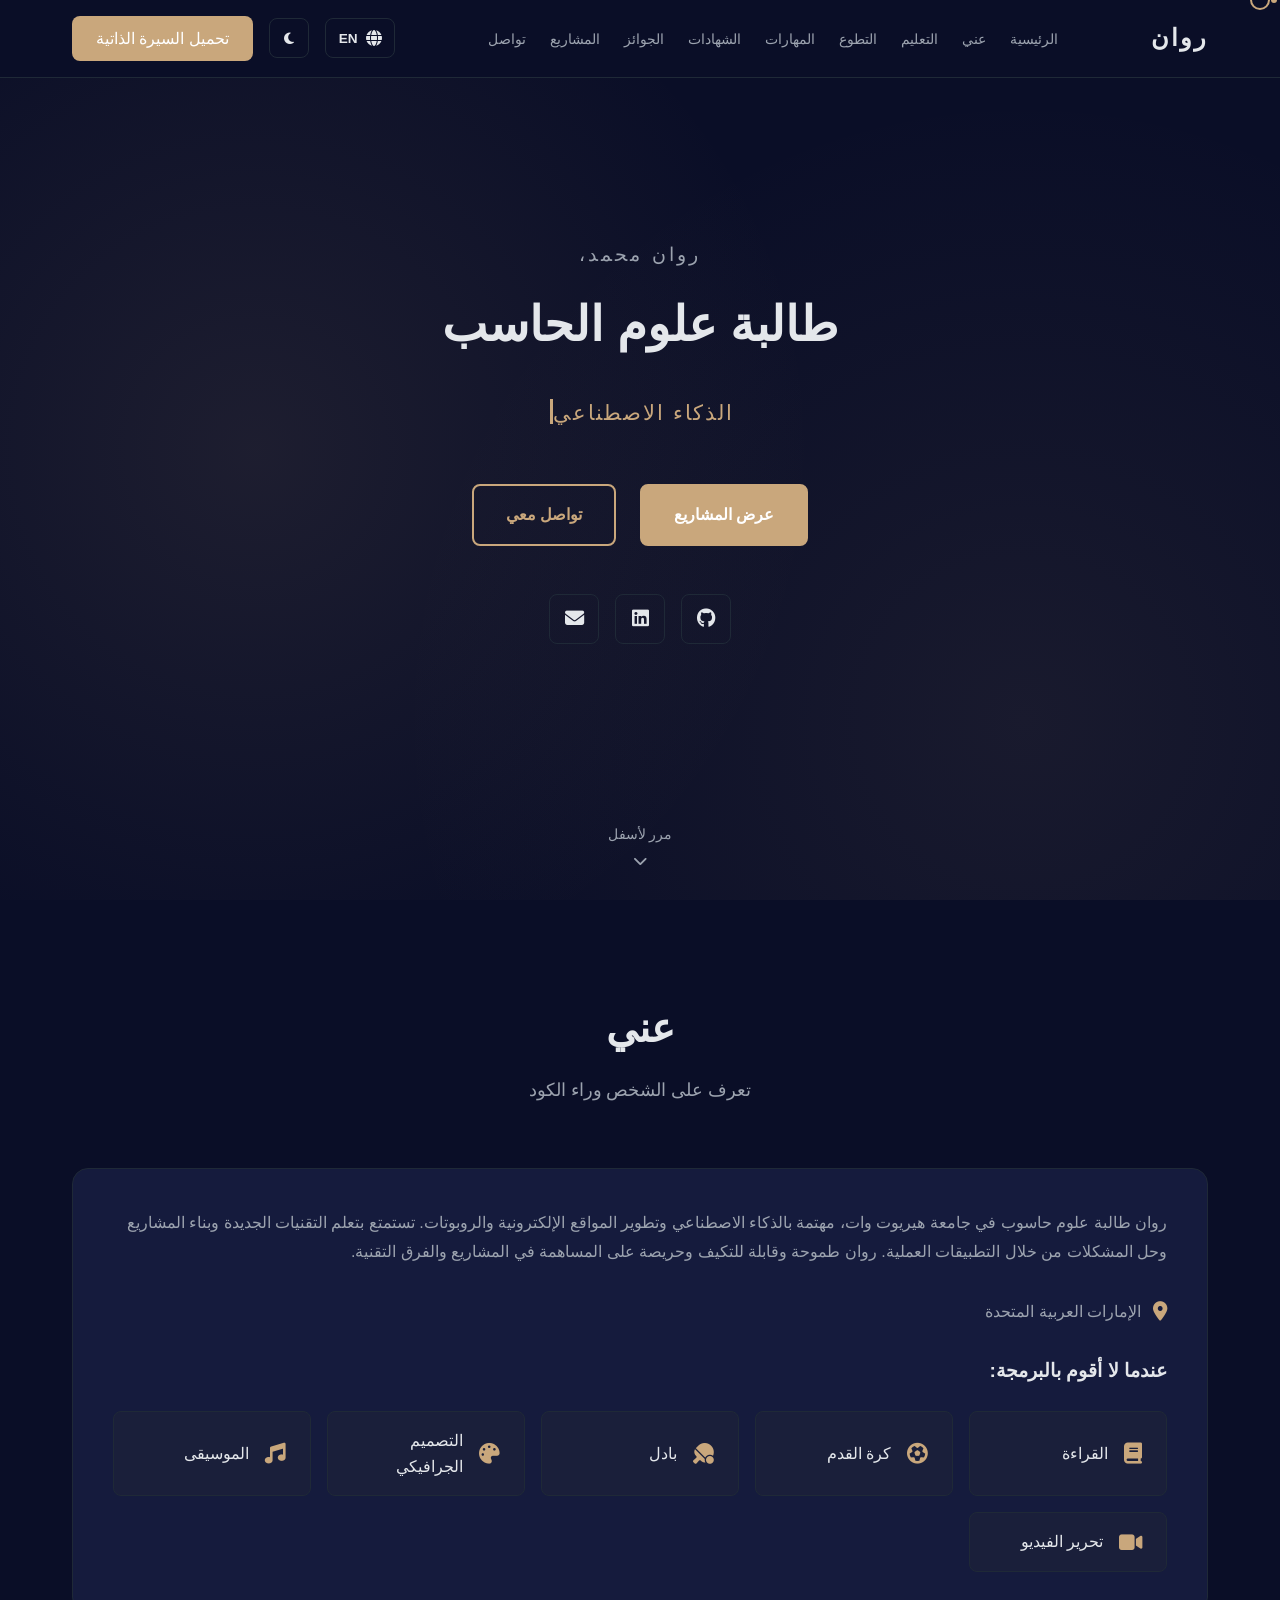
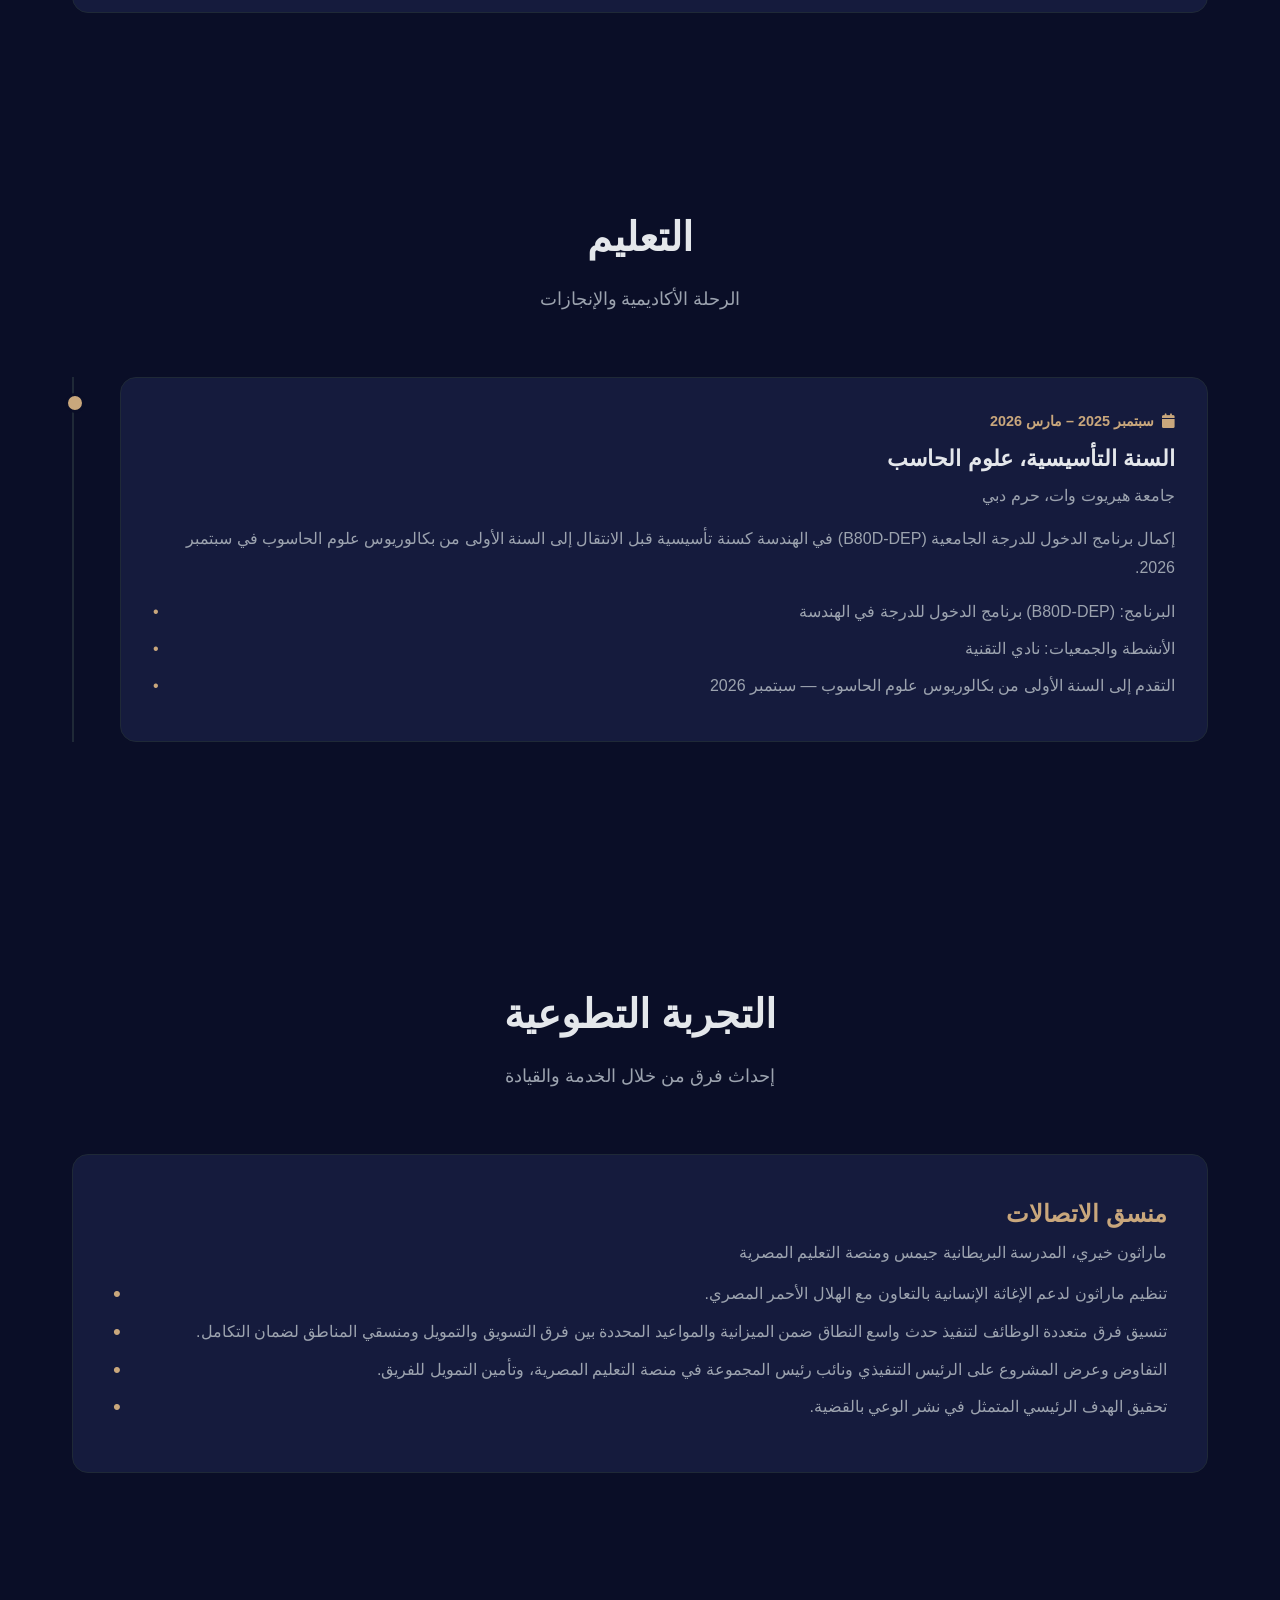
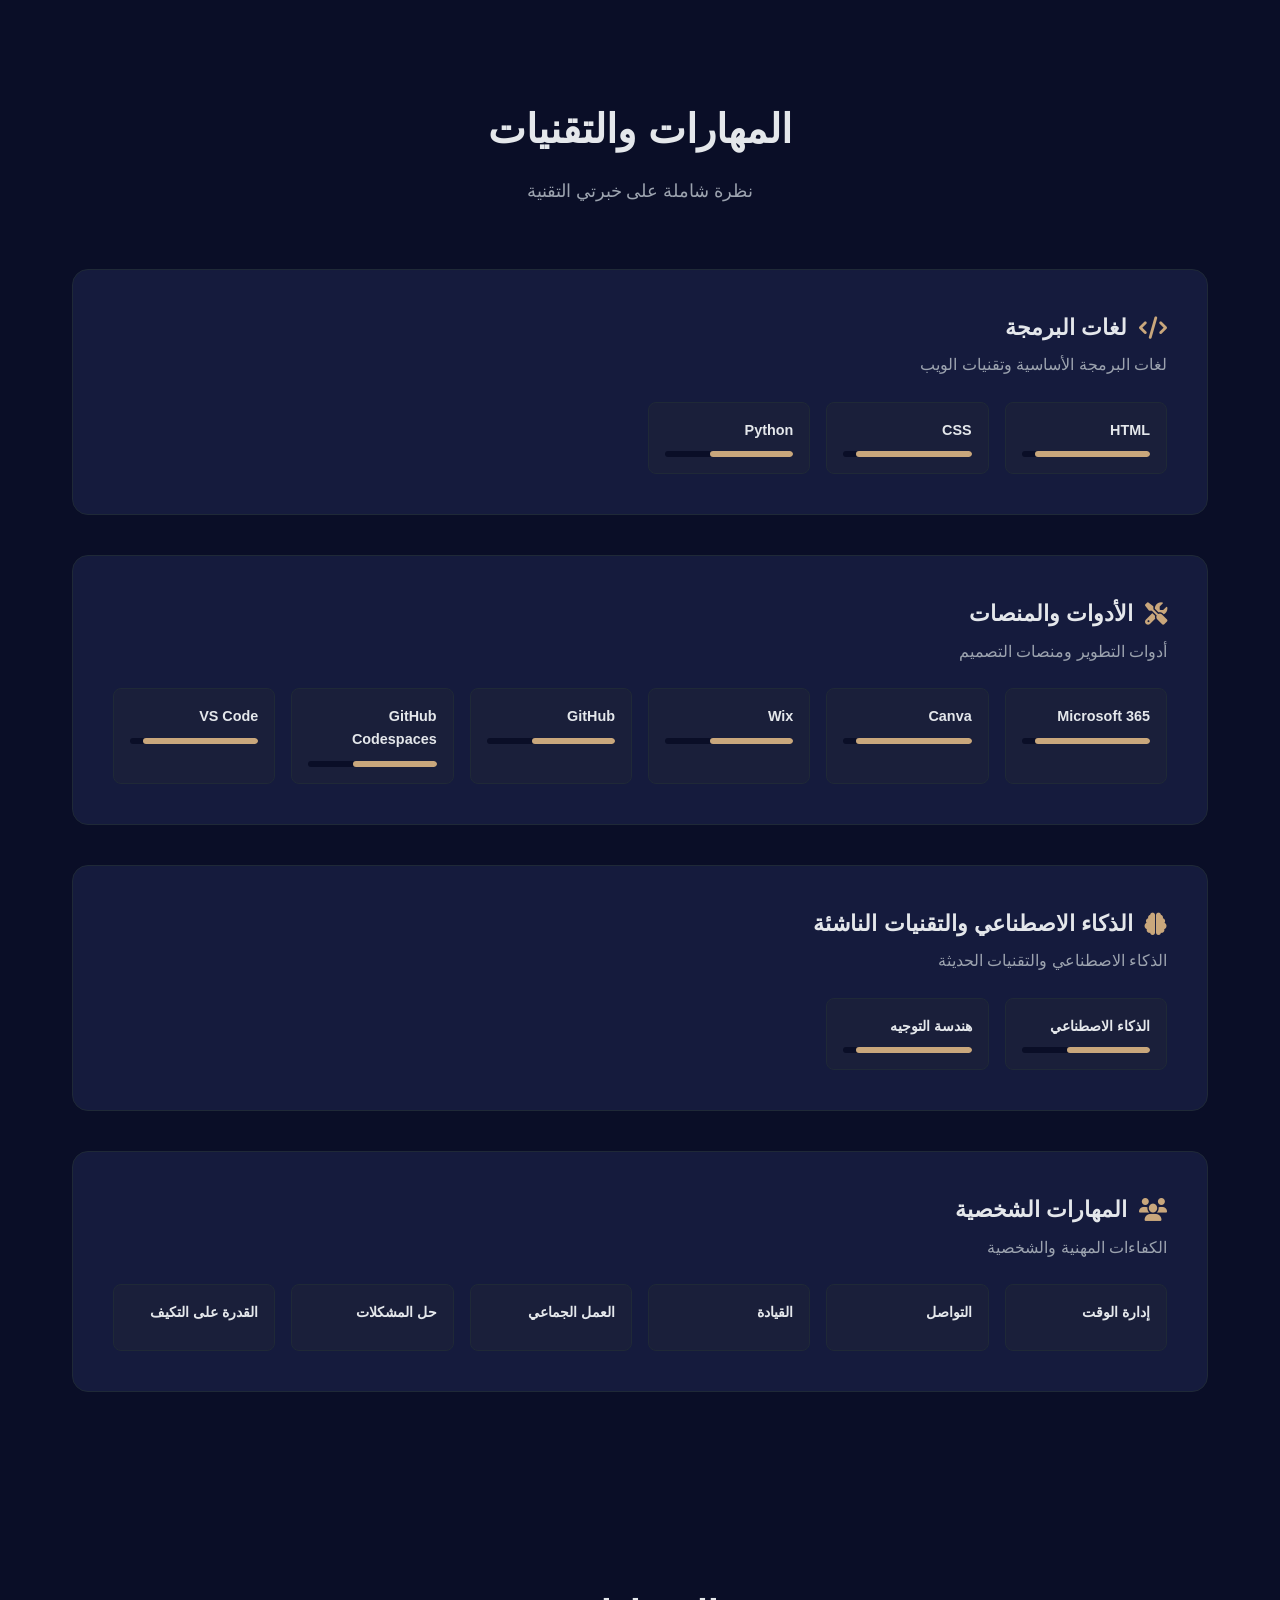
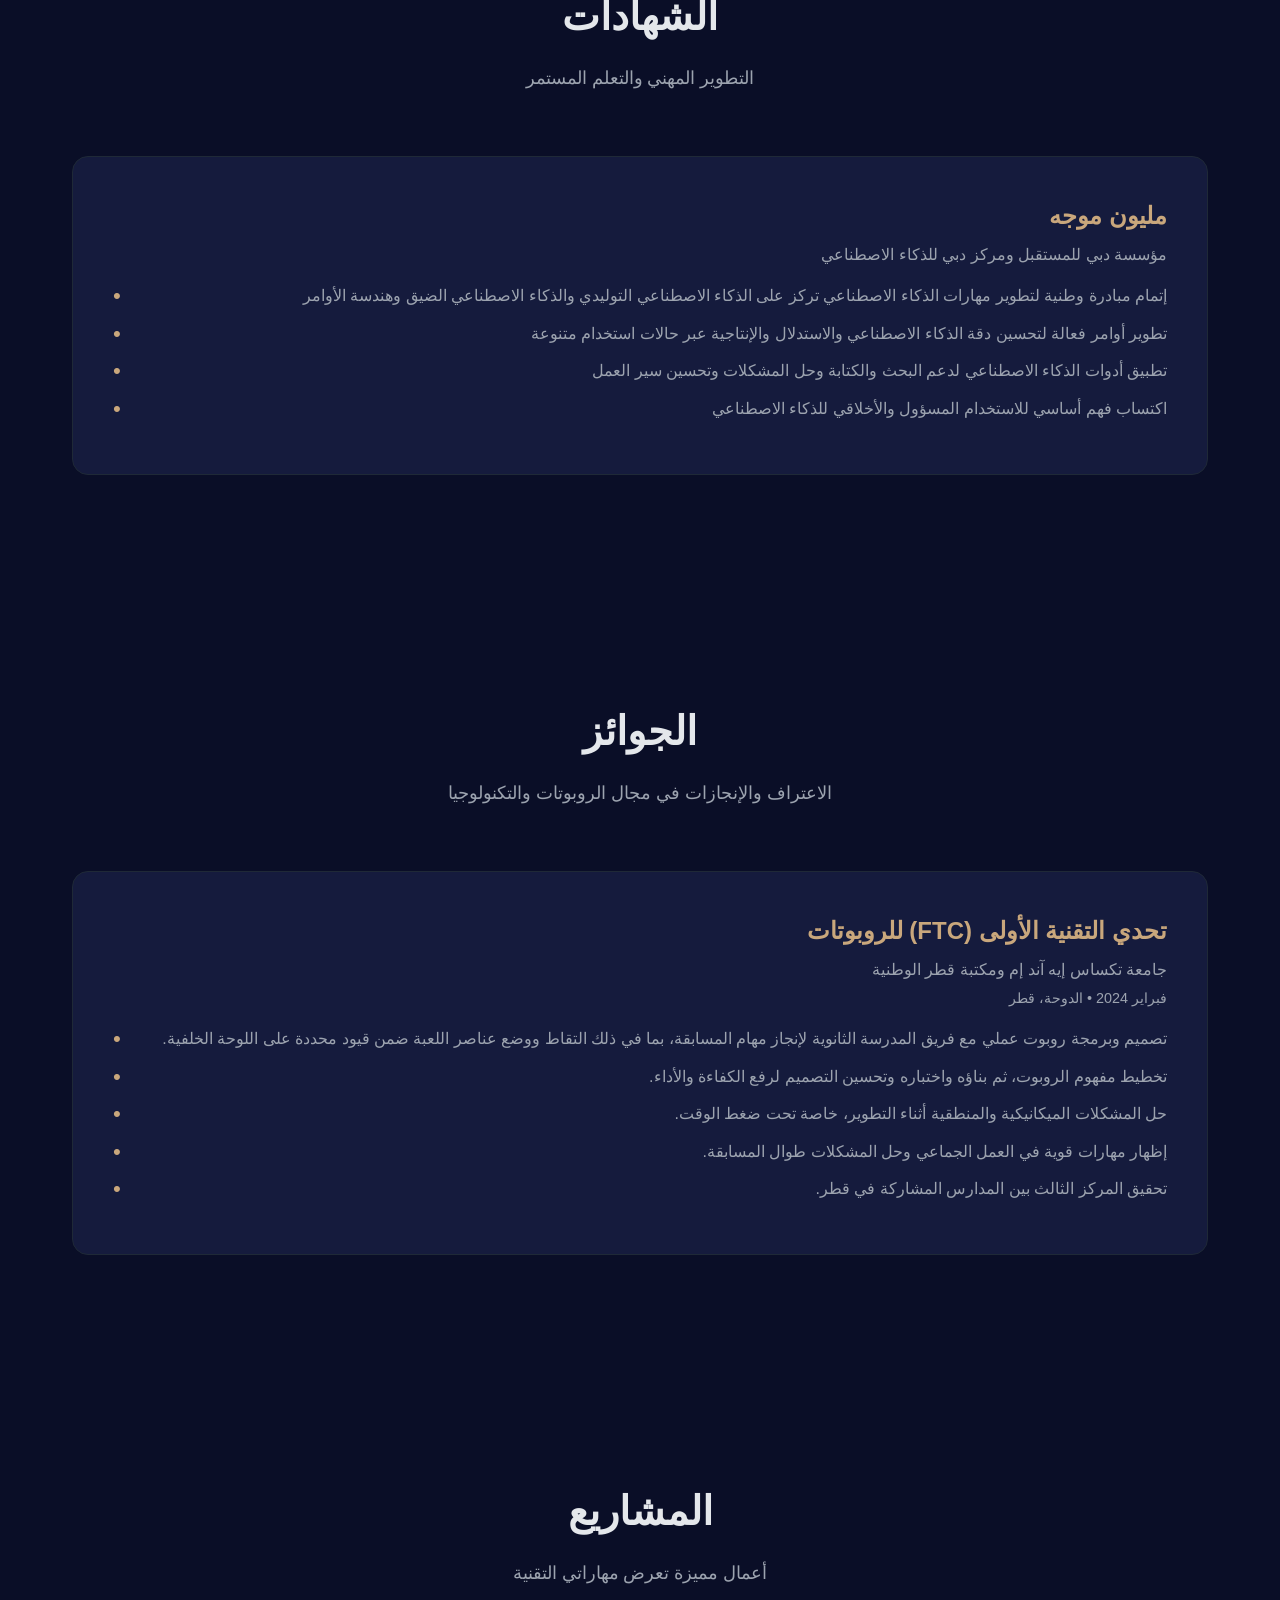
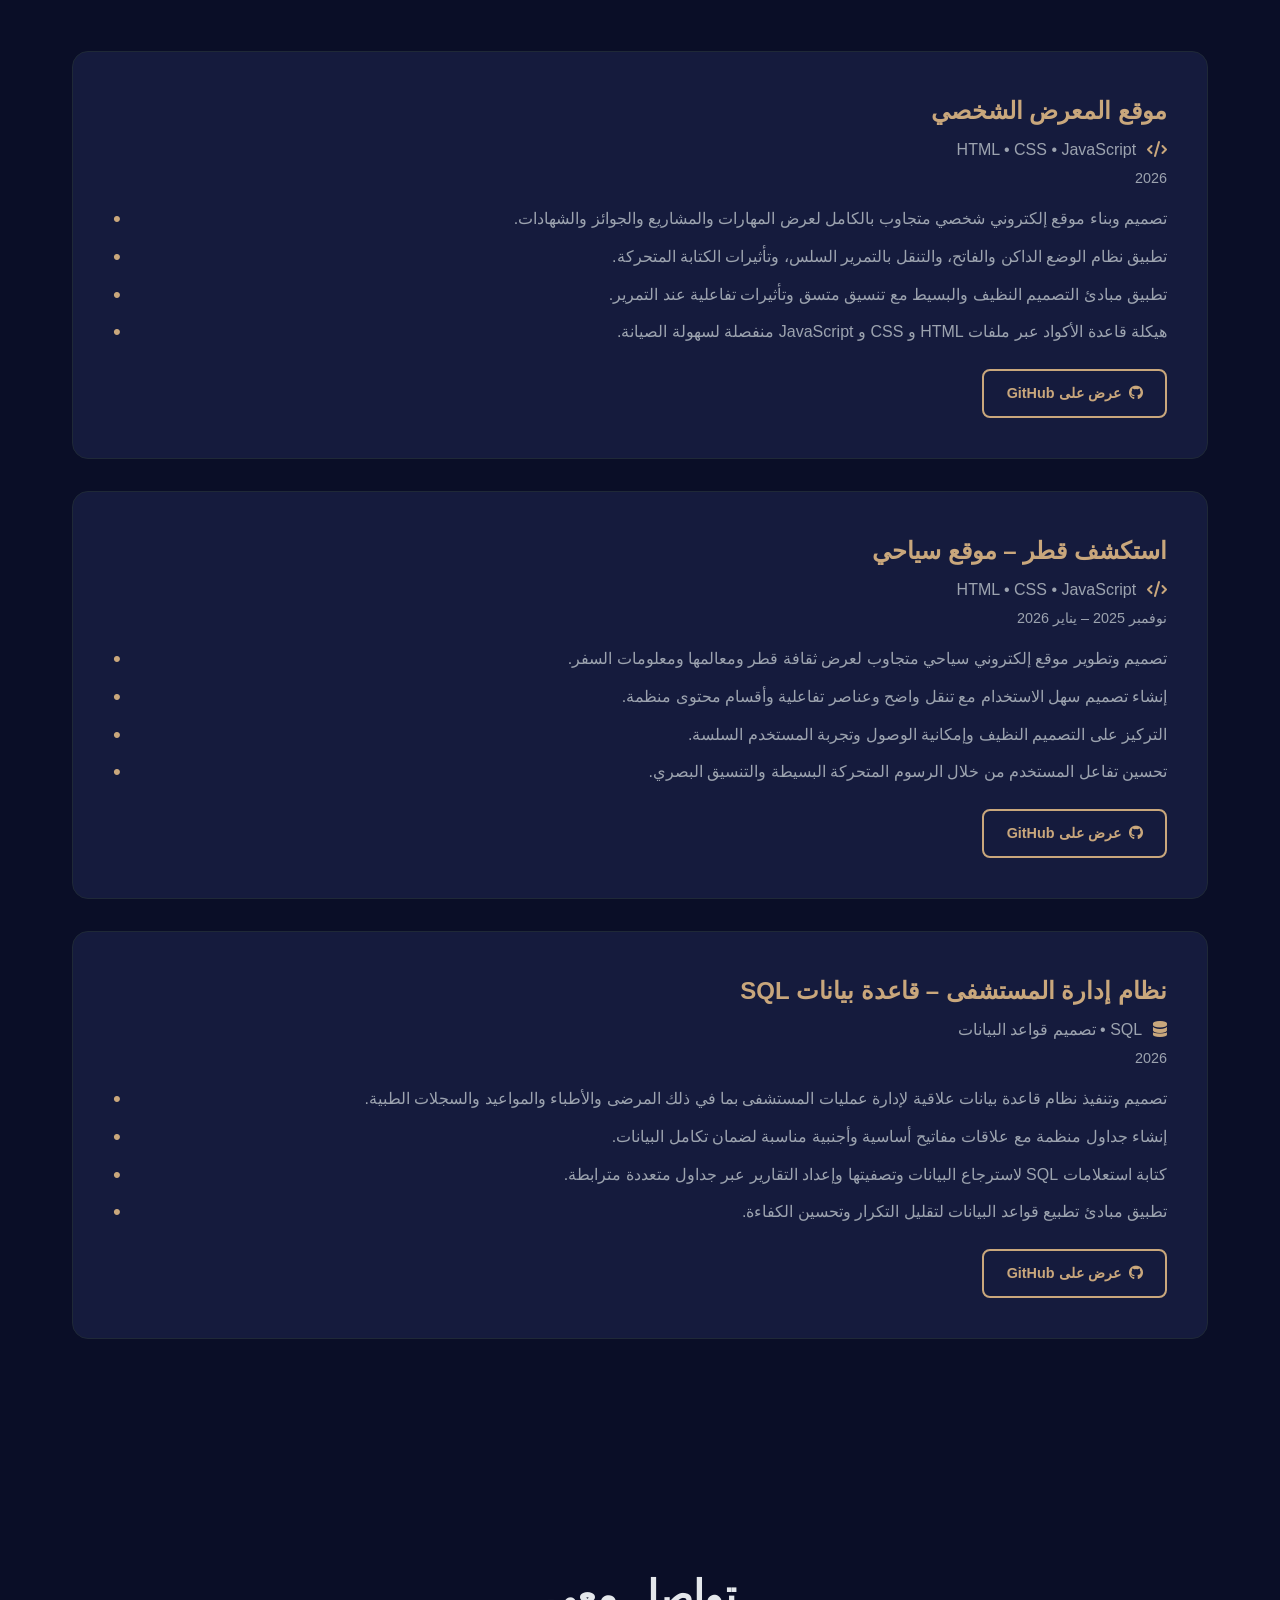
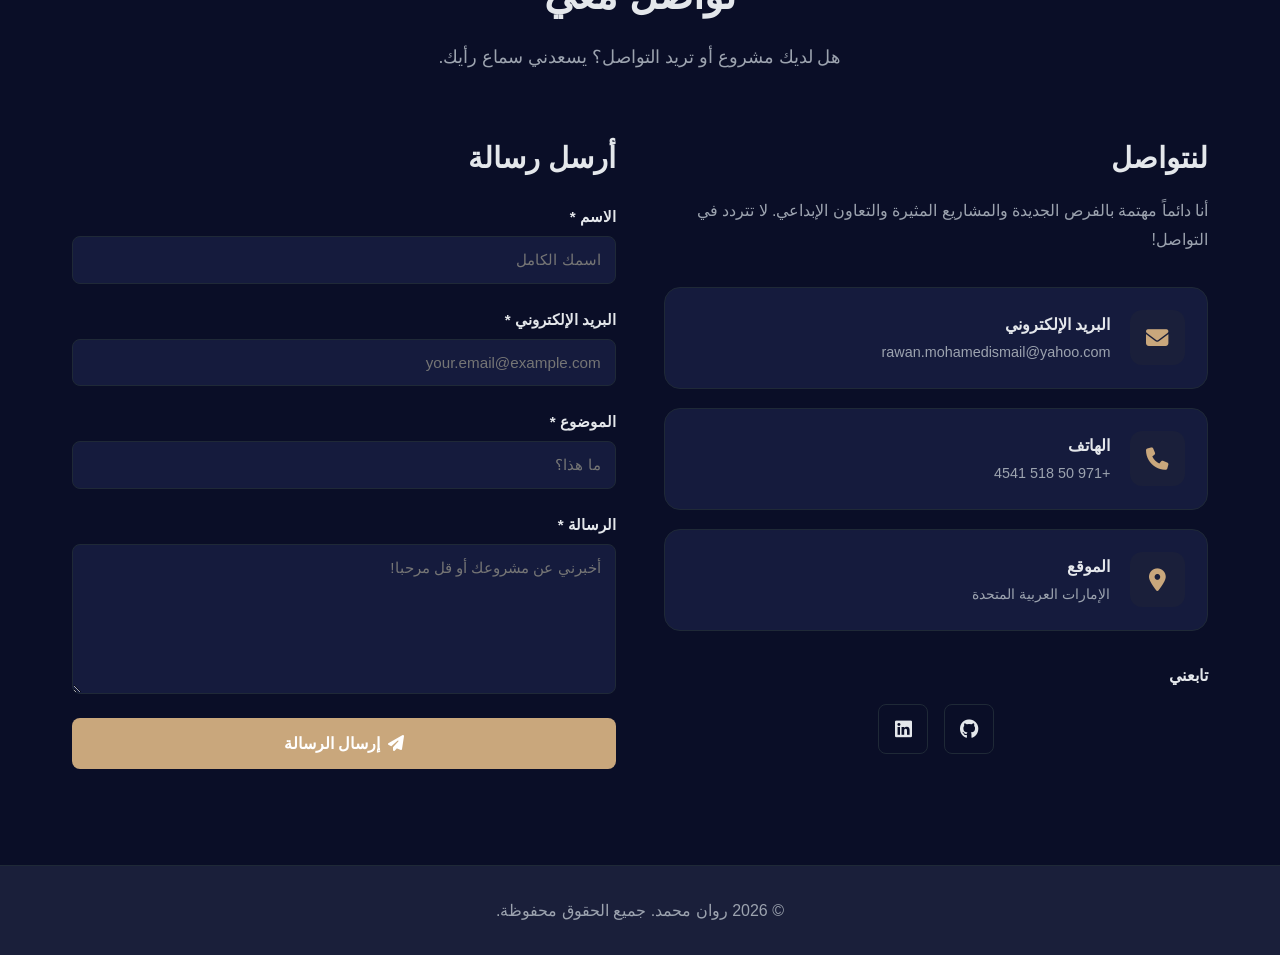
==== index-ar.html @ 43767283 "Update index-ar.html" ====
<!DOCTYPE html>
<html lang="ar" dir="rtl">
<head>
    <meta charset="UTF-8">
    <meta name="viewport" content="width=device-width, initial-scale=1.0">
    <title>روان محمد - معرض الأعمال</title>
    <link rel="stylesheet" href="https://cdnjs.cloudflare.com/ajax/libs/font-awesome/6.4.0/css/all.min.css">
    <link rel="stylesheet" href="style.css">
    <link rel="stylesheet" href="style-ar.css">
</head>
<body>

    <!-- Scroll Progress Bar -->
    <div class="scroll-progress" id="scrollProgress"></div>

    <!-- Custom Cursor -->
    <div class="custom-cursor"></div>
    <div class="cursor-dot"></div>

    <!-- Navigation -->
    <nav>
        <div class="nav-container">
            <div class="logo">روان</div>
            <ul class="nav-links">
                <li><a href="#home">الرئيسية</a></li>
                <li><a href="#about">عني</a></li>
                <li><a href="#education">التعليم</a></li>
                <li><a href="#volunteering">التطوع</a></li>
                <li><a href="#skills">المهارات</a></li>
                <li><a href="#certifications">الشهادات</a></li>
                <li><a href="#awards">الجوائز</a></li>
                <li><a href="#projects">المشاريع</a></li>
                <li><a href="#contact">تواصل</a></li>
            </ul>
            <div class="nav-buttons">
                <button class="language-toggle" onclick="toggleLanguage()">
                    <i class="fas fa-globe"></i>
                    <span id="lang-text">EN</span>
                </button>
                <button class="theme-toggle" onclick="toggleTheme()">
                    <i class="fas fa-moon" id="theme-icon"></i>
                </button>
                <a href="#" class="cv-btn">تحميل السيرة الذاتية</a>
                <div class="hamburger" onclick="toggleMenu()">
                    <span></span>
                    <span></span>
                    <span></span>
                </div>
            </div>
        </div>
    </nav>

    <!-- Hero Section -->
    <section id="home">
        <div class="hero-background">
            <div class="gradient-bg"></div>
        </div>
        <div class="hero-content">
            <p class="hero-subtitle">روان محمد،</p>
            <h1 class="hero-role">طالبة علوم الحاسب</h1>
            <div class="typing-container">
                <span id="typing"></span><span class="typing-cursor"></span>
            </div>
            <div class="hero-buttons">
                <a href="#projects" class="btn-primary">عرض المشاريع</a>
                <a href="#contact" class="btn-secondary">تواصل معي</a>
            </div>
            <div class="social-links">
                <a href="https://github.com/rawanmismail" target="_blank" aria-label="GitHub"><i class="fab fa-github"></i></a>
                <a href="https://www.linkedin.com/in/rawan28-" target="_blank" aria-label="LinkedIn"><i class="fab fa-linkedin"></i></a>
                <a href="mailto:rawan.mohamedismail@yahoo.com" aria-label="Email"><i class="fas fa-envelope"></i></a>
            </div>
        </div>
        <div class="scroll-indicator">
            <span>مرر لأسفل</span>
            <i class="fas fa-chevron-down"></i>
        </div>
    </section>

    <!-- About Section -->
    <section id="about">
        <div class="container">
            <div class="section-header fade-in">
                <h2>عني</h2>
                <p>تعرف على الشخص وراء الكود</p>
            </div>
            <div class="about-content fade-in">
                <div class="about-card">
                    <p class="about-text">
                        روان طالبة علوم حاسوب في جامعة هيريوت وات، مهتمة بالذكاء الاصطناعي وتطوير المواقع الإلكترونية والروبوتات. تستمتع بتعلم التقنيات الجديدة وبناء المشاريع وحل المشكلات من خلال التطبيقات العملية. روان طموحة وقابلة للتكيف وحريصة على المساهمة في المشاريع والفرق التقنية.
                    </p>
                    <div class="about-info">
                        <div class="info-item">
                            <i class="fas fa-map-marker-alt"></i>
                            <span>الإمارات العربية المتحدة</span>
                        </div>
                    </div>
                    <div class="interests">
                        <h3>عندما لا أقوم بالبرمجة:</h3>
                        <div class="interest-grid">
                            <div class="interest-item"><i class="fas fa-book"></i><span>القراءة</span></div>
                            <div class="interest-item"><i class="fas fa-futbol"></i><span>كرة القدم</span></div>
                            <div class="interest-item"><i class="fas fa-table-tennis"></i><span>بادل</span></div>
                            <div class="interest-item"><i class="fas fa-palette"></i><span>التصميم الجرافيكي</span></div>
                            <div class="interest-item"><i class="fas fa-music"></i><span>الموسيقى</span></div>
                            <div class="interest-item"><i class="fas fa-video"></i><span>تحرير الفيديو</span></div>
                        </div>
                    </div>
                </div>
            </div>
        </div>
    </section>

    <!-- Education Section -->
    <section id="education">
        <div class="container">
            <div class="section-header fade-in">
                <h2>التعليم</h2>
                <p>الرحلة الأكاديمية والإنجازات</p>
            </div>
            <div class="timeline fade-in">
                <div class="timeline-item">
                    <div class="timeline-content">
                        <div class="timeline-date">
                            <i class="fas fa-calendar"></i>
                            <span>سبتمبر 2025 – مارس 2026</span>
                        </div>
                        <h3 class="timeline-title">السنة التأسيسية، علوم الحاسب</h3>
                        <p class="timeline-subtitle">جامعة هيريوت وات، حرم دبي</p>
                        <div class="timeline-description">
                            <p>إكمال برنامج الدخول للدرجة الجامعية (B80D-DEP) في الهندسة كسنة تأسيسية قبل الانتقال إلى السنة الأولى من بكالوريوس علوم الحاسوب في سبتمبر 2026.</p>
                            <ul>
                                <li>البرنامج: (B80D-DEP) برنامج الدخول للدرجة في الهندسة</li>
                                <li>الأنشطة والجمعيات: نادي التقنية</li>
                                <li>التقدم إلى السنة الأولى من بكالوريوس علوم الحاسوب — سبتمبر 2026</li>
                            </ul>
                        </div>
                    </div>
                </div>
            </div>
        </div>
    </section>

    <!-- Volunteering Section -->
    <section id="volunteering">
        <div class="container">
            <div class="section-header fade-in">
                <h2>التجربة التطوعية</h2>
                <p>إحداث فرق من خلال الخدمة والقيادة</p>
            </div>
            <div class="experience-card fade-in">
                <div class="experience-header">
                    <h3>منسق الاتصالات</h3>
                    <p class="company">ماراثون خيري، المدرسة البريطانية جيمس ومنصة التعليم المصرية</p>
                </div>
                <ul>
                    <li>تنظيم ماراثون لدعم الإغاثة الإنسانية بالتعاون مع الهلال الأحمر المصري.</li>
                    <li>تنسيق فرق متعددة الوظائف لتنفيذ حدث واسع النطاق ضمن الميزانية والمواعيد المحددة بين فرق التسويق والتمويل ومنسقي المناطق لضمان التكامل.</li>
                    <li>التفاوض وعرض المشروع على الرئيس التنفيذي ونائب رئيس المجموعة في منصة التعليم المصرية، وتأمين التمويل للفريق.</li>
                    <li>تحقيق الهدف الرئيسي المتمثل في نشر الوعي بالقضية.</li>
                </ul>
            </div>
        </div>
    </section>

    <!-- Skills Section -->
    <section id="skills">
        <div class="container">
            <div class="section-header fade-in">
                <h2>المهارات والتقنيات</h2>
                <p>نظرة شاملة على خبرتي التقنية</p>
            </div>
            <div class="skills-categories fade-in">

                <div class="skill-category">
                    <h3><i class="fas fa-code"></i> لغات البرمجة</h3>
                    <p>لغات البرمجة الأساسية وتقنيات الويب</p>
                    <div class="skills-grid">
                        <div class="skill-item"><div class="skill-name">HTML</div><div class="skill-bar-container"><div class="skill-bar" data-level="90"></div></div></div>
                        <div class="skill-item"><div class="skill-name">CSS</div><div class="skill-bar-container"><div class="skill-bar" data-level="90"></div></div></div>
                        <div class="skill-item"><div class="skill-name">Python</div><div class="skill-bar-container"><div class="skill-bar" data-level="65"></div></div></div>
                    </div>
                </div>

                <div class="skill-category">
                    <h3><i class="fas fa-tools"></i> الأدوات والمنصات</h3>
                    <p>أدوات التطوير ومنصات التصميم</p>
                    <div class="skills-grid">
                        <div class="skill-item"><div class="skill-name">Microsoft 365</div><div class="skill-bar-container"><div class="skill-bar" data-level="90"></div></div></div>
                        <div class="skill-item"><div class="skill-name">Canva</div><div class="skill-bar-container"><div class="skill-bar" data-level="90"></div></div></div>
                        <div class="skill-item"><div class="skill-name">Wix</div><div class="skill-bar-container"><div class="skill-bar" data-level="65"></div></div></div>
                        <div class="skill-item"><div class="skill-name">GitHub</div><div class="skill-bar-container"><div class="skill-bar" data-level="65"></div></div></div>
                        <div class="skill-item"><div class="skill-name">GitHub Codespaces</div><div class="skill-bar-container"><div class="skill-bar" data-level="65"></div></div></div>
                        <div class="skill-item"><div class="skill-name">VS Code</div><div class="skill-bar-container"><div class="skill-bar" data-level="90"></div></div></div>
                    </div>
                </div>

                <div class="skill-category">
                    <h3><i class="fas fa-brain"></i> الذكاء الاصطناعي والتقنيات الناشئة</h3>
                    <p>الذكاء الاصطناعي والتقنيات الحديثة</p>
                    <div class="skills-grid">
                        <div class="skill-item"><div class="skill-name">الذكاء الاصطناعي</div><div class="skill-bar-container"><div class="skill-bar" data-level="65"></div></div></div>
                        <div class="skill-item"><div class="skill-name">هندسة التوجيه</div><div class="skill-bar-container"><div class="skill-bar" data-level="90"></div></div></div>
                    </div>
                </div>

                <div class="skill-category">
                    <h3><i class="fas fa-users"></i> المهارات الشخصية</h3>
                    <p>الكفاءات المهنية والشخصية</p>
                    <div class="skills-grid">
                        <div class="skill-item"><div class="skill-name">إدارة الوقت</div></div>
                        <div class="skill-item"><div class="skill-name">التواصل</div></div>
                        <div class="skill-item"><div class="skill-name">القيادة</div></div>
                        <div class="skill-item"><div class="skill-name">العمل الجماعي</div></div>
                        <div class="skill-item"><div class="skill-name">حل المشكلات</div></div>
                        <div class="skill-item"><div class="skill-name">القدرة على التكيف</div></div>
                    </div>
                </div>

            </div>
        </div>
    </section>

    <!-- Certifications Section -->
    <section id="certifications">
        <div class="container">
            <div class="section-header fade-in">
                <h2>الشهادات</h2>
                <p>التطوير المهني والتعلم المستمر</p>
            </div>
            <div class="experience-card fade-in">
                <div class="experience-header">
                    <h3>مليون موجه</h3>
                    <p class="company">مؤسسة دبي للمستقبل ومركز دبي للذكاء الاصطناعي</p>
                </div>
                <ul>
                    <li>إتمام مبادرة وطنية لتطوير مهارات الذكاء الاصطناعي تركز على الذكاء الاصطناعي التوليدي والذكاء الاصطناعي الضيق وهندسة الأوامر</li>
                    <li>تطوير أوامر فعالة لتحسين دقة الذكاء الاصطناعي والاستدلال والإنتاجية عبر حالات استخدام متنوعة</li>
                    <li>تطبيق أدوات الذكاء الاصطناعي لدعم البحث والكتابة وحل المشكلات وتحسين سير العمل</li>
                    <li>اكتساب فهم أساسي للاستخدام المسؤول والأخلاقي للذكاء الاصطناعي</li>
                </ul>
            </div>
        </div>
    </section>

    <!-- Awards Section -->
    <section id="awards">
        <div class="container">
            <div class="section-header fade-in">
                <h2>الجوائز</h2>
                <p>الاعتراف والإنجازات في مجال الروبوتات والتكنولوجيا</p>
            </div>
            <div class="experience-card fade-in">
                <div class="experience-header">
                    <h3>تحدي التقنية الأولى (FTC) للروبوتات</h3>
                    <p class="company">جامعة تكساس إيه آند إم ومكتبة قطر الوطنية</p>
                    <p class="date">فبراير 2024 • الدوحة، قطر</p>
                </div>
                <ul>
                    <li>تصميم وبرمجة روبوت عملي مع فريق المدرسة الثانوية لإنجاز مهام المسابقة، بما في ذلك التقاط ووضع عناصر اللعبة ضمن قيود محددة على اللوحة الخلفية.</li>
                    <li>تخطيط مفهوم الروبوت، ثم بناؤه واختباره وتحسين التصميم لرفع الكفاءة والأداء.</li>
                    <li>حل المشكلات الميكانيكية والمنطقية أثناء التطوير، خاصة تحت ضغط الوقت.</li>
                    <li>إظهار مهارات قوية في العمل الجماعي وحل المشكلات طوال المسابقة.</li>
                    <li>تحقيق المركز الثالث بين المدارس المشاركة في قطر.</li>
                </ul>
            </div>
        </div>
    </section>

    <!-- Projects Section -->
    <section id="projects">
        <div class="container">
            <div class="section-header fade-in">
                <h2>المشاريع</h2>
                <p>أعمال مميزة تعرض مهاراتي التقنية</p>
            </div>

            <!-- Personal Website -->
            <div class="experience-card fade-in">
                <div class="experience-header">
                    <h3>موقع المعرض الشخصي</h3>
                    <p class="company"><i class="fas fa-code" style="color:var(--accent); margin-left:0.4rem;"></i> HTML &bull; CSS &bull; JavaScript</p>
                    <p class="date">2026</p>
                </div>
                <ul>
                    <li>تصميم وبناء موقع إلكتروني شخصي متجاوب بالكامل لعرض المهارات والمشاريع والجوائز والشهادات.</li>
                    <li>تطبيق نظام الوضع الداكن والفاتح، والتنقل بالتمرير السلس، وتأثيرات الكتابة المتحركة.</li>
                    <li>تطبيق مبادئ التصميم النظيف والبسيط مع تنسيق متسق وتأثيرات تفاعلية عند التمرير.</li>
                    <li>هيكلة قاعدة الأكواد عبر ملفات HTML و CSS و JavaScript منفصلة لسهولة الصيانة.</li>
                </ul>
                <div class="project-links">
                    <a href="https://github.com/rawanmismail/personal-website" target="_blank" class="project-btn">
                        <i class="fab fa-github"></i> عرض على GitHub
                    </a>
                </div>
            </div>

            <!-- Explore Qatar -->
            <div class="experience-card fade-in">
                <div class="experience-header">
                    <h3>استكشف قطر – موقع سياحي</h3>
                    <p class="company"><i class="fas fa-code" style="color:var(--accent); margin-left:0.4rem;"></i> HTML &bull; CSS &bull; JavaScript</p>
                    <p class="date">نوفمبر 2025 – يناير 2026</p>
                </div>
                <ul>
                    <li>تصميم وتطوير موقع إلكتروني سياحي متجاوب لعرض ثقافة قطر ومعالمها ومعلومات السفر.</li>
                    <li>إنشاء تصميم سهل الاستخدام مع تنقل واضح وعناصر تفاعلية وأقسام محتوى منظمة.</li>
                    <li>التركيز على التصميم النظيف وإمكانية الوصول وتجربة المستخدم السلسة.</li>
                    <li>تحسين تفاعل المستخدم من خلال الرسوم المتحركة البسيطة والتنسيق البصري.</li>
                </ul>
                <div class="project-links">
                    <a href="https://github.com/rawanmismail/explore-qatar-website" target="_blank" class="project-btn">
                        <i class="fab fa-github"></i> عرض على GitHub
                    </a>
                </div>
            </div>

            <!-- Hospital SQL -->
            <div class="experience-card fade-in">
                <div class="experience-header">
                    <h3>نظام إدارة المستشفى – قاعدة بيانات SQL</h3>
                    <p class="company"><i class="fas fa-database" style="color:var(--accent); margin-left:0.4rem;"></i> SQL &bull; تصميم قواعد البيانات</p>
                    <p class="date">2026</p>
                </div>
                <ul>
                    <li>تصميم وتنفيذ نظام قاعدة بيانات علاقية لإدارة عمليات المستشفى بما في ذلك المرضى والأطباء والمواعيد والسجلات الطبية.</li>
                    <li>إنشاء جداول منظمة مع علاقات مفاتيح أساسية وأجنبية مناسبة لضمان تكامل البيانات.</li>
                    <li>كتابة استعلامات SQL لاسترجاع البيانات وتصفيتها وإعداد التقارير عبر جداول متعددة مترابطة.</li>
                    <li>تطبيق مبادئ تطبيع قواعد البيانات لتقليل التكرار وتحسين الكفاءة.</li>
                </ul>
                <div class="project-links">
                    <a href="https://github.com/rawanmismail/Hospital-Management-System-SQL-Database-Project" target="_blank" class="project-btn">
                        <i class="fab fa-github"></i> عرض على GitHub
                    </a>
                </div>
            </div>

        </div>
    </section>

    <!-- Contact Section -->
    <section id="contact">
        <div class="container">
            <div class="section-header fade-in">
                <h2>تواصل معي</h2>
                <p>هل لديك مشروع أو تريد التواصل؟ يسعدني سماع رأيك.</p>
            </div>
            <div class="contact-container fade-in">
                <div class="contact-info-section">
                    <h3>لنتواصل</h3>
                    <p>أنا دائماً مهتمة بالفرص الجديدة والمشاريع المثيرة والتعاون الإبداعي. لا تتردد في التواصل!</p>
                    <div class="contact-cards">
                        <div class="contact-card">
                            <div class="contact-icon"><i class="fas fa-envelope"></i></div>
                            <div class="contact-details">
                                <h4>البريد الإلكتروني</h4>
                                <p>rawan.mohamedismail@yahoo.com</p>
                            </div>
                        </div>
                        <div class="contact-card">
                            <div class="contact-icon"><i class="fas fa-phone"></i></div>
                            <div class="contact-details">
                                <h4>الهاتف</h4>
                                <p>+971 50 518 4541</p>
                            </div>
                        </div>
                        <div class="contact-card">
                            <div class="contact-icon"><i class="fas fa-map-marker-alt"></i></div>
                            <div class="contact-details">
                                <h4>الموقع</h4>
                                <p>الإمارات العربية المتحدة</p>
                            </div>
                        </div>
                    </div>
                    <div class="contact-social">
                        <h4>تابعني</h4>
                        <div class="social-links">
                            <a href="https://github.com/rawanmismail" target="_blank" aria-label="GitHub"><i class="fab fa-github"></i></a>
                            <a href="https://www.linkedin.com/in/rawan28-" target="_blank" aria-label="LinkedIn"><i class="fab fa-linkedin"></i></a>
                        </div>
                    </div>
                </div>

                <div class="contact-form-section">
                    <h3>أرسل رسالة</h3>
                    <form class="contact-form" id="contactForm">
                        <div class="form-group">
                            <label>الاسم *</label>
                            <input type="text" id="contact-name" placeholder="اسمك الكامل" required>
                        </div>
                        <div class="form-group">
                            <label>البريد الإلكتروني *</label>
                            <input type="email" id="contact-email" placeholder="your.email@example.com" required>
                        </div>
                        <div class="form-group">
                            <label>الموضوع *</label>
                            <input type="text" id="contact-subject" placeholder="ما هذا؟" required>
                        </div>
                        <div class="form-group">
                            <label>الرسالة *</label>
                            <textarea id="contact-message" placeholder="أخبرني عن مشروعك أو قل مرحبا!" required></textarea>
                        </div>
                        <button type="submit" class="submit-btn">
                            <i class="fas fa-paper-plane"></i> إرسال الرسالة
                        </button>
                    </form>
                </div>
            </div>
        </div>
    </section>

    <!-- Footer -->
    <footer>
        <div class="container">
            <p>© 2026 روان محمد. جميع الحقوق محفوظة.</p>
        </div>
    </footer>

    <!-- Success Modal -->
    <div class="modal-overlay" id="successModal">
        <div class="modal-content">
            <div class="modal-icon"><i class="fas fa-check"></i></div>
            <h3>تم إرسال الرسالة!</h3>
            <p>شكرا لك على التواصل. سأعود إليك في أقرب وقت ممكن!</p>
            <button class="modal-btn" onclick="closeModal()">حسنا</button>
        </div>
    </div>

    <!-- Back to Top -->
    <button class="back-to-top" id="backToTop" onclick="scrollToTop()">
        <i class="fas fa-arrow-up"></i>
    </button>

    <script src="script-ar.js"></script>
</body>
</html>
---- style.css ----
* {
    margin: 0;
    padding: 0;
    box-sizing: border-box;
}

:root {
    --bg-primary: #0a0e27;
    --bg-secondary: #1a1f3a;
    --bg-card: #151b3d;
    --text-primary: #e4e7eb;
    --text-secondary: #9ca3af;
    --accent: #c9a77c;
    --accent-hover: #b8935a;
    --border: #1f2937;
}

.light-mode {
    --bg-primary: #faf8f5;
    --bg-secondary: #f5f1eb;
    --bg-card: #ffffff;
    --text-primary: #2d2520;
    --text-secondary: #6b5d52;
    --accent: #a67c52;
    --accent-hover: #8b6844;
    --border: #e8dfd5;
}

body {
    font-family: -apple-system, BlinkMacSystemFont, 'Segoe UI', Roboto, Oxygen, Ubuntu, Cantarell, sans-serif;
    background: var(--bg-primary);
    color: var(--text-primary);
    line-height: 1.6;
    transition: background 0.3s ease, color 0.3s ease;
    cursor: none;
}

/* ─── Custom Cursor ─── */
.custom-cursor {
    width: 20px;
    height: 20px;
    border: 2px solid var(--accent);
    border-radius: 50%;
    position: fixed;
    pointer-events: none;
    z-index: 9999;
    transition: transform 0.15s ease;
    transform: translate(-50%, -50%);
}

.cursor-dot {
    width: 6px;
    height: 6px;
    background: var(--accent);
    border-radius: 50%;
    position: fixed;
    pointer-events: none;
    z-index: 9999;
    transform: translate(-50%, -50%);
}

/* ─── Layout ─── */
.container {
    max-width: 1200px;
    margin: 0 auto;
    padding: 0 2rem;
}

/* ─── Navigation ─── */
nav {
    position: fixed;
    top: 0;
    width: 100%;
    background: var(--bg-primary);
    backdrop-filter: blur(10px);
    border-bottom: 1px solid var(--border);
    z-index: 1000;
    padding: 1rem 0;
    transition: background 0.3s;
}

.nav-container {
    max-width: 1200px;
    margin: 0 auto;
    padding: 0 2rem;
    display: flex;
    justify-content: space-between;
    align-items: center;
}

.logo {
    font-size: 1.5rem;
    font-weight: 700;
    color: var(--text-primary);
    letter-spacing: 2px;
}

.nav-links {
    display: flex;
    gap: 1.5rem;
    list-style: none;
    align-items: center;
}

.nav-links a {
    color: var(--text-secondary);
    text-decoration: none;
    transition: color 0.3s;
    font-size: 0.9rem;
    font-weight: 500;
}

.nav-links a:hover {
    color: var(--accent);
}

.nav-buttons {
    display: flex;
    gap: 1rem;
    align-items: center;
}

.hamburger {
    display: none;
    flex-direction: column;
    cursor: pointer;
    gap: 4px;
}

.hamburger span {
    width: 25px;
    height: 3px;
    background: var(--text-primary);
    border-radius: 3px;
    transition: all 0.3s;
}

.hamburger.active span:nth-child(1) { transform: rotate(45deg) translate(8px, 8px); }
.hamburger.active span:nth-child(2) { opacity: 0; }
.hamburger.active span:nth-child(3) { transform: rotate(-45deg) translate(7px, -6px); }

.theme-toggle {
    background: transparent;
    border: 1px solid var(--border);
    color: var(--text-primary);
    width: 40px;
    height: 40px;
    border-radius: 0.5rem;
    cursor: pointer;
    transition: all 0.3s;
    display: flex;
    align-items: center;
    justify-content: center;
}

.theme-toggle:hover {
    border-color: var(--accent);
    color: var(--accent);
}

.language-toggle {
    background: transparent;
    border: 1px solid var(--border);
    color: var(--text-primary);
    padding: 0 0.8rem;
    height: 40px;
    border-radius: 0.5rem;
    cursor: pointer;
    transition: all 0.3s;
    display: flex;
    align-items: center;
    justify-content: center;
    gap: 0.5rem;
    font-weight: 600;
    font-size: 0.85rem;
    white-space: nowrap;
}

.language-toggle:hover {
    border-color: var(--accent);
    color: var(--accent);
}

.language-toggle i {
    font-size: 1rem;
}

.cv-btn {
    background: var(--accent);
    color: white;
    padding: 0.6rem 1.5rem;
    border-radius: 0.5rem;
    text-decoration: none;
    transition: all 0.3s;
    font-weight: 500;
}

.cv-btn:hover {
    background: var(--accent-hover);
    transform: translateY(-2px);
}

/* ─── Hero ─── */
#home {
    min-height: 100vh;
    display: flex;
    align-items: center;
    justify-content: center;
    text-align: center;
    padding-top: 80px;
    position: relative;
    overflow: hidden;
}

.hero-background {
    position: absolute;
    inset: 0;
    z-index: 0;
    overflow: hidden;
}

.gradient-bg {
    position: absolute;
    width: 100%;
    height: 100%;
    background:
        radial-gradient(circle at 20% 50%, rgba(201,167,124,0.1) 0%, transparent 50%),
        radial-gradient(circle at 80% 80%, rgba(201,167,124,0.08) 0%, transparent 50%);
    animation: gradientShift 10s ease infinite;
}

@keyframes gradientShift {
    0%, 100% { opacity: 1; }
    50%       { opacity: 0.6; }
}

.particle {
    position: absolute;
    background: var(--accent);
    border-radius: 50%;
    opacity: 0.25;
    animation: floatUp linear infinite;
}

@keyframes floatUp {
    0%   { transform: translateY(100vh); }
    100% { transform: translateY(-120px) translateX(80px); }
}

.hero-content {
    max-width: 900px;
    position: relative;
    z-index: 1;
}

.hero-subtitle {
    font-size: 1.2rem;
    color: var(--text-secondary);
    margin-bottom: 1rem;
    letter-spacing: 3px;
    text-transform: uppercase;
}

.hero-role {
    font-size: 3rem;
    font-weight: 700;
    margin-bottom: 2rem;
}

.typing-container {
    font-size: 1.3rem;
    color: var(--accent);
    min-height: 40px;
    margin-bottom: 3rem;
    text-transform: uppercase;
    letter-spacing: 2px;
}

.typing-cursor {
    display: inline-block;
    width: 3px;
    height: 1.2em;
    background: var(--accent);
    margin-left: 4px;
    vertical-align: text-bottom;
    animation: blink 0.7s infinite;
}

@keyframes blink {
    0%, 50%  { opacity: 1; }
    51%, 100%{ opacity: 0; }
}

.hero-buttons {
    display: flex;
    gap: 1.5rem;
    justify-content: center;
    margin-bottom: 3rem;
}

.btn-primary, .btn-secondary {
    padding: 1rem 2rem;
    border-radius: 0.5rem;
    text-decoration: none;
    font-weight: 600;
    transition: all 0.3s;
    border: 2px solid var(--accent);
}

.btn-primary {
    background: var(--accent);
    color: white;
}

.btn-primary:hover {
    background: var(--accent-hover);
    transform: translateY(-2px);
}

.btn-secondary {
    background: transparent;
    color: var(--accent);
}

.btn-secondary:hover {
    background: var(--accent);
    color: white;
    transform: translateY(-2px);
}

.social-links {
    display: flex;
    gap: 1rem;
    justify-content: center;
}

.social-links a {
    width: 50px;
    height: 50px;
    display: flex;
    align-items: center;
    justify-content: center;
    background: transparent;
    border: 1px solid var(--border);
    border-radius: 0.5rem;
    color: var(--text-primary);
    text-decoration: none;
    font-size: 1.2rem;
    transition: all 0.3s;
}

.social-links a:hover {
    background: var(--accent);
    color: white;
    border-color: var(--accent);
    transform: translateY(-3px);
}

.scroll-indicator {
    position: absolute;
    bottom: 2rem;
    left: 50%;
    transform: translateX(-50%);
    color: var(--text-secondary);
    font-size: 0.9rem;
    display: flex;
    flex-direction: column;
    align-items: center;
    gap: 0.5rem;
}

.scroll-indicator i {
    animation: bounce 2s infinite;
}

@keyframes bounce {
    0%, 20%, 50%, 80%, 100% { transform: translateY(0); }
    40% { transform: translateY(-10px); }
    60% { transform: translateY(-5px); }
}

/* ─── Sections ─── */
section {
    padding: 6rem 0;
    scroll-margin-top: 80px;
}

.fade-in {
    opacity: 0;
    transform: translateY(30px);
    transition: opacity 0.6s ease, transform 0.6s ease;
}

.fade-in.visible {
    opacity: 1;
    transform: translateY(0);
}

.section-header {
    text-align: center;
    margin-bottom: 4rem;
}

.section-header h2 {
    font-size: 2.5rem;
    margin-bottom: 1rem;
}

.section-header p {
    color: var(--text-secondary);
    font-size: 1.1rem;
}

/* ─── About ─── */
.about-card {
    background: var(--bg-card);
    padding: 2.5rem;
    border-radius: 1rem;
    border: 1px solid var(--border);
}

.about-text {
    margin-bottom: 2rem;
    line-height: 1.8;
    color: var(--text-secondary);
}

.about-info {
    display: flex;
    gap: 2rem;
    margin-top: 1rem;
}

.info-item {
    display: flex;
    align-items: center;
    gap: 0.75rem;
    color: var(--text-secondary);
}

.info-item i {
    color: var(--accent);
    font-size: 1.2rem;
}

.interests {
    margin-top: 2rem;
}

.interests h3 {
    margin-bottom: 1.5rem;
    font-size: 1.2rem;
}

.interest-grid {
    display: grid;
    grid-template-columns: repeat(auto-fit, minmax(180px, 1fr));
    gap: 1rem;
}

.interest-item {
    display: flex;
    align-items: center;
    gap: 1rem;
    background: var(--bg-secondary);
    padding: 1rem 1.5rem;
    border-radius: 0.5rem;
    border: 1px solid var(--border);
    transition: all 0.3s;
}

.interest-item:hover {
    border-color: var(--accent);
    transform: translateY(-3px);
}

.interest-item i {
    color: var(--accent);
    font-size: 1.3rem;
}

/* ─── Timeline ─── */
.timeline {
    position: relative;
    padding-left: 3rem;
}

.timeline::before {
    content: '';
    position: absolute;
    left: 0;
    top: 0;
    bottom: 0;
    width: 2px;
    background: var(--border);
}

.timeline-item {
    position: relative;
    margin-bottom: 3rem;
}

.timeline-item::before {
    content: '';
    position: absolute;
    left: -3.45rem;
    top: 1rem;
    width: 14px;
    height: 14px;
    border-radius: 50%;
    background: var(--accent);
    border: 3px solid var(--bg-primary);
    z-index: 1;
}

.timeline-content {
    background: var(--bg-card);
    padding: 2rem;
    border-radius: 1rem;
    border: 1px solid var(--border);
    transition: all 0.3s;
}

.timeline-content:hover {
    transform: translateX(8px);
    border-color: var(--accent);
}

.timeline-date {
    color: var(--accent);
    font-weight: 600;
    font-size: 0.9rem;
    margin-bottom: 0.5rem;
    display: flex;
    align-items: center;
    gap: 0.5rem;
}

.timeline-title {
    font-size: 1.4rem;
    margin-bottom: 0.4rem;
}

.timeline-subtitle {
    color: var(--text-secondary);
    font-size: 1rem;
    margin-bottom: 1rem;
}

.timeline-description {
    color: var(--text-secondary);
    line-height: 1.8;
}

.timeline-description ul {
    list-style: none;
    margin-top: 1rem;
}

.timeline-description li {
    padding-left: 1.5rem;
    margin-bottom: 0.5rem;
    position: relative;
}

.timeline-description li::before {
    content: "•";
    position: absolute;
    left: 0;
    color: var(--accent);
}

/* ─── Experience Cards ─── */
.experience-card {
    background: var(--bg-card);
    padding: 2.5rem;
    border-radius: 1rem;
    border: 1px solid var(--border);
    margin-bottom: 2rem;
    transition: all 0.3s;
}

.experience-card:hover {
    transform: translateY(-5px);
    border-color: var(--accent);
}

.experience-header h3 {
    color: var(--accent);
    font-size: 1.5rem;
    margin-bottom: 0.4rem;
}

.experience-header .company {
    color: var(--text-secondary);
    font-size: 1rem;
}

.experience-header .date {
    color: var(--text-secondary);
    font-size: 0.9rem;
    margin-top: 0.3rem;
}

.experience-card ul {
    list-style: none;
    margin-top: 1rem;
}

.experience-card li {
    padding-left: 1.5rem;
    margin-bottom: 0.75rem;
    position: relative;
    color: var(--text-secondary);
    line-height: 1.6;
}

.experience-card li::before {
    content: "•";
    position: absolute;
    left: 0;
    color: var(--accent);
    font-size: 1.4rem;
    line-height: 1.2;
}

/* ─── Project Links ─── */
.project-links {
    display: flex;
    gap: 1rem;
    margin-top: 1.5rem;
    flex-wrap: wrap;
}

.project-btn {
    display: inline-flex;
    align-items: center;
    gap: 0.5rem;
    padding: 0.7rem 1.4rem;
    background: transparent;
    border: 2px solid var(--accent);
    color: var(--accent);
    text-decoration: none;
    border-radius: 0.5rem;
    font-weight: 600;
    font-size: 0.9rem;
    transition: all 0.3s;
}

.project-btn:hover {
    background: var(--accent);
    color: white;
    transform: translateY(-2px);
}

/* ─── Skills ─── */
.skills-categories {
    display: grid;
    gap: 2.5rem;
}

.skill-category {
    background: var(--bg-card);
    padding: 2.5rem;
    border-radius: 1rem;
    border: 1px solid var(--border);
}

.skill-category h3 {
    font-size: 1.4rem;
    margin-bottom: 0.4rem;
    display: flex;
    align-items: center;
    gap: 0.75rem;
}

.skill-category h3 i {
    color: var(--accent);
}

.skill-category > p {
    color: var(--text-secondary);
    margin-bottom: 1.5rem;
}

.skills-grid {
    display: grid;
    grid-template-columns: repeat(auto-fill, minmax(150px, 1fr));
    gap: 1rem;
}

.skill-item {
    background: var(--bg-secondary);
    padding: 1rem;
    border-radius: 0.5rem;
    border: 1px solid var(--border);
    transition: all 0.3s;
}

.skill-item:hover {
    border-color: var(--accent);
    transform: translateY(-3px);
}

.skill-name {
    font-weight: 600;
    margin-bottom: 0.6rem;
    font-size: 0.9rem;
}

.skill-bar-container {
    background: var(--bg-primary);
    height: 6px;
    border-radius: 3px;
    overflow: hidden;
}

.skill-bar {
    background: var(--accent);
    height: 100%;
    border-radius: 3px;
    width: 0%;
    transition: width 1s ease-out;
}

/* ─── Contact ─── */
.contact-container {
    display: grid;
    grid-template-columns: 1fr 1fr;
    gap: 3rem;
}

.contact-info-section h3,
.contact-form-section h3 {
    font-size: 1.8rem;
    margin-bottom: 1rem;
}

.contact-info-section > p {
    color: var(--text-secondary);
    margin-bottom: 2rem;
    line-height: 1.8;
}

.contact-cards {
    display: flex;
    flex-direction: column;
    gap: 1.2rem;
    margin-bottom: 2rem;
}

.contact-card {
    background: var(--bg-card);
    padding: 1.4rem;
    border-radius: 1rem;
    border: 1px solid var(--border);
    display: flex;
    gap: 1.2rem;
    align-items: center;
    transition: all 0.3s;
}

.contact-card:hover {
    border-color: var(--accent);
    transform: translateY(-3px);
}

.contact-icon {
    width: 55px;
    height: 55px;
    background: var(--bg-secondary);
    border-radius: 0.75rem;
    display: flex;
    align-items: center;
    justify-content: center;
    font-size: 1.4rem;
    color: var(--accent);
    flex-shrink: 0;
}

.contact-details h4 {
    margin-bottom: 0.2rem;
    font-size: 1rem;
}

.contact-details p {
    color: var(--text-secondary);
    font-size: 0.9rem;
}

.contact-social h4 {
    margin-bottom: 1rem;
}

.contact-form {
    display: flex;
    flex-direction: column;
    gap: 1.5rem;
    margin-top: 1.5rem;
}

.form-group {
    display: flex;
    flex-direction: column;
    gap: 0.4rem;
}

.form-group label {
    font-weight: 600;
    font-size: 0.95rem;
}

.form-group input,
.form-group textarea {
    background: var(--bg-card);
    border: 1px solid var(--border);
    color: var(--text-primary);
    padding: 0.9rem;
    border-radius: 0.5rem;
    font-family: inherit;
    font-size: 0.95rem;
    transition: border-color 0.3s;
}

.form-group input:focus,
.form-group textarea:focus {
    outline: none;
    border-color: var(--accent);
}

.form-group textarea {
    min-height: 150px;
    resize: vertical;
}

.submit-btn {
    background: var(--accent);
    color: white;
    padding: 1rem;
    border: none;
    border-radius: 0.5rem;
    cursor: pointer;
    font-size: 1rem;
    font-weight: 600;
    transition: all 0.3s;
    display: flex;
    align-items: center;
    justify-content: center;
    gap: 0.5rem;
}

.submit-btn:hover {
    background: var(--accent-hover);
    transform: translateY(-2px);
}

/* ─── Footer ─── */
footer {
    background: var(--bg-secondary);
    border-top: 1px solid var(--border);
    padding: 2rem 0;
    text-align: center;
    color: var(--text-secondary);
}

/* ─── Modal ─── */
.modal-overlay {
    display: none;
    position: fixed;
    inset: 0;
    background: rgba(0,0,0,0.7);
    z-index: 2000;
    align-items: center;
    justify-content: center;
}

.modal-overlay.active {
    display: flex;
}

.modal-content {
    background: var(--bg-card);
    padding: 3rem 2.5rem;
    border-radius: 1rem;
    border: 1px solid var(--border);
    max-width: 480px;
    width: 90%;
    text-align: center;
    animation: modalIn 0.3s ease-out;
}

@keyframes modalIn {
    from { transform: translateY(-40px); opacity: 0; }
    to   { transform: translateY(0);     opacity: 1; }
}

.modal-icon {
    width: 70px;
    height: 70px;
    background: var(--accent);
    border-radius: 50%;
    display: flex;
    align-items: center;
    justify-content: center;
    margin: 0 auto 1.5rem;
    font-size: 2rem;
    color: white;
}

.modal-content h3 {
    font-size: 1.6rem;
    margin-bottom: 0.75rem;
}

.modal-content p {
    color: var(--text-secondary);
    margin-bottom: 2rem;
}

.modal-btn {
    background: var(--accent);
    color: white;
    padding: 0.8rem 2.5rem;
    border: none;
    border-radius: 0.5rem;
    cursor: pointer;
    font-size: 1rem;
    font-weight: 600;
    transition: all 0.3s;
}

.modal-btn:hover {
    background: var(--accent-hover);
    transform: translateY(-2px);
}

/* ─── Scroll Progress Bar ─── */
.scroll-progress {
    position: fixed;
    top: 0;
    left: 0;
    width: 0%;
    height: 3px;
    background: linear-gradient(90deg, var(--accent), var(--accent-hover));
    z-index: 9999;
    transition: width 0.1s linear;
}

/* ─── Back to Top ─── */
.back-to-top {
    position: fixed;
    bottom: 2rem;
    right: 2rem;
    width: 48px;
    height: 48px;
    background: var(--accent);
    color: white;
    border: none;
    border-radius: 0.5rem;
    cursor: pointer;
    display: none;
    align-items: center;
    justify-content: center;
    font-size: 1.1rem;
    transition: all 0.3s;
    z-index: 999;
}

.back-to-top:hover {
    background: var(--accent-hover);
    transform: translateY(-3px);
}

.back-to-top.show {
    display: flex;
}

/* ─── Responsive ─── */
@media (max-width: 968px) {
    body { cursor: auto; }
    .custom-cursor, .cursor-dot { display: none; }

    .nav-links {
        position: fixed;
        top: 70px;
        left: -100%;
        width: 100%;
        height: calc(100vh - 70px);
        background: var(--bg-primary);
        flex-direction: column;
        padding: 2rem;
        gap: 1rem;
        transition: left 0.3s ease;
        border-top: 1px solid var(--border);
    }

    .nav-links.active { left: 0; }

    .hamburger { display: flex; }
    .cv-btn { display: none; }

    .hero-role { font-size: 2rem; }

    .contact-container { grid-template-columns: 1fr; }

    .hero-buttons {
        flex-direction: column;
        align-items: center;
    }
}
---- style-ar.css ----
/* Arabic RTL Overrides */

body[dir="rtl"] {
    direction: rtl;
}

/* Typography adjustments for Arabic */
body[dir="rtl"] {
    font-family: 'Segoe UI', Tahoma, 'Arial', sans-serif;
}

/* Timeline adjustments */
body[dir="rtl"] .timeline {
    padding-left: 0;
    padding-right: 3rem;
}

body[dir="rtl"] .timeline::before {
    left: auto;
    right: 0;
}

body[dir="rtl"] .timeline-item::before {
    left: auto;
    right: -3.45rem;
}

body[dir="rtl"] .timeline-content:hover {
    transform: translateX(-8px);
}

/* Experience card bullets */
body[dir="rtl"] .experience-card li,
body[dir="rtl"] .timeline-description li {
    padding-left: 0;
    padding-right: 1.5rem;
}

body[dir="rtl"] .experience-card li::before,
body[dir="rtl"] .timeline-description li::before {
    left: auto;
    right: 0;
}

/* Project icons spacing */
body[dir="rtl"] .experience-header .company i {
    margin-right: 0;
    margin-left: 0.4rem;
}

/* Interest items */
body[dir="rtl"] .interest-item {
    flex-direction: row-reverse;
}

/* Contact cards */
body[dir="rtl"] .contact-card {
    flex-direction: row-reverse;
}

/* Form groups remain LTR for email inputs */
body[dir="rtl"] input[type="email"] {
    direction: ltr;
    text-align: right;
}

/* Project links */
body[dir="rtl"] .project-links {
    flex-direction: row-reverse;
}

/* Social links */
body[dir="rtl"] .social-links {
    flex-direction: row-reverse;
}

/* Nav buttons */
body[dir="rtl"] .nav-buttons {
    flex-direction: row-reverse;
}

/* Scroll indicator on mobile */
@media (max-width: 968px) {
    body[dir="rtl"] .nav-links {
        right: -100%;
        left: auto;
    }
    
    body[dir="rtl"] .nav-links.active {
        right: 0;
        left: auto;
    }
}
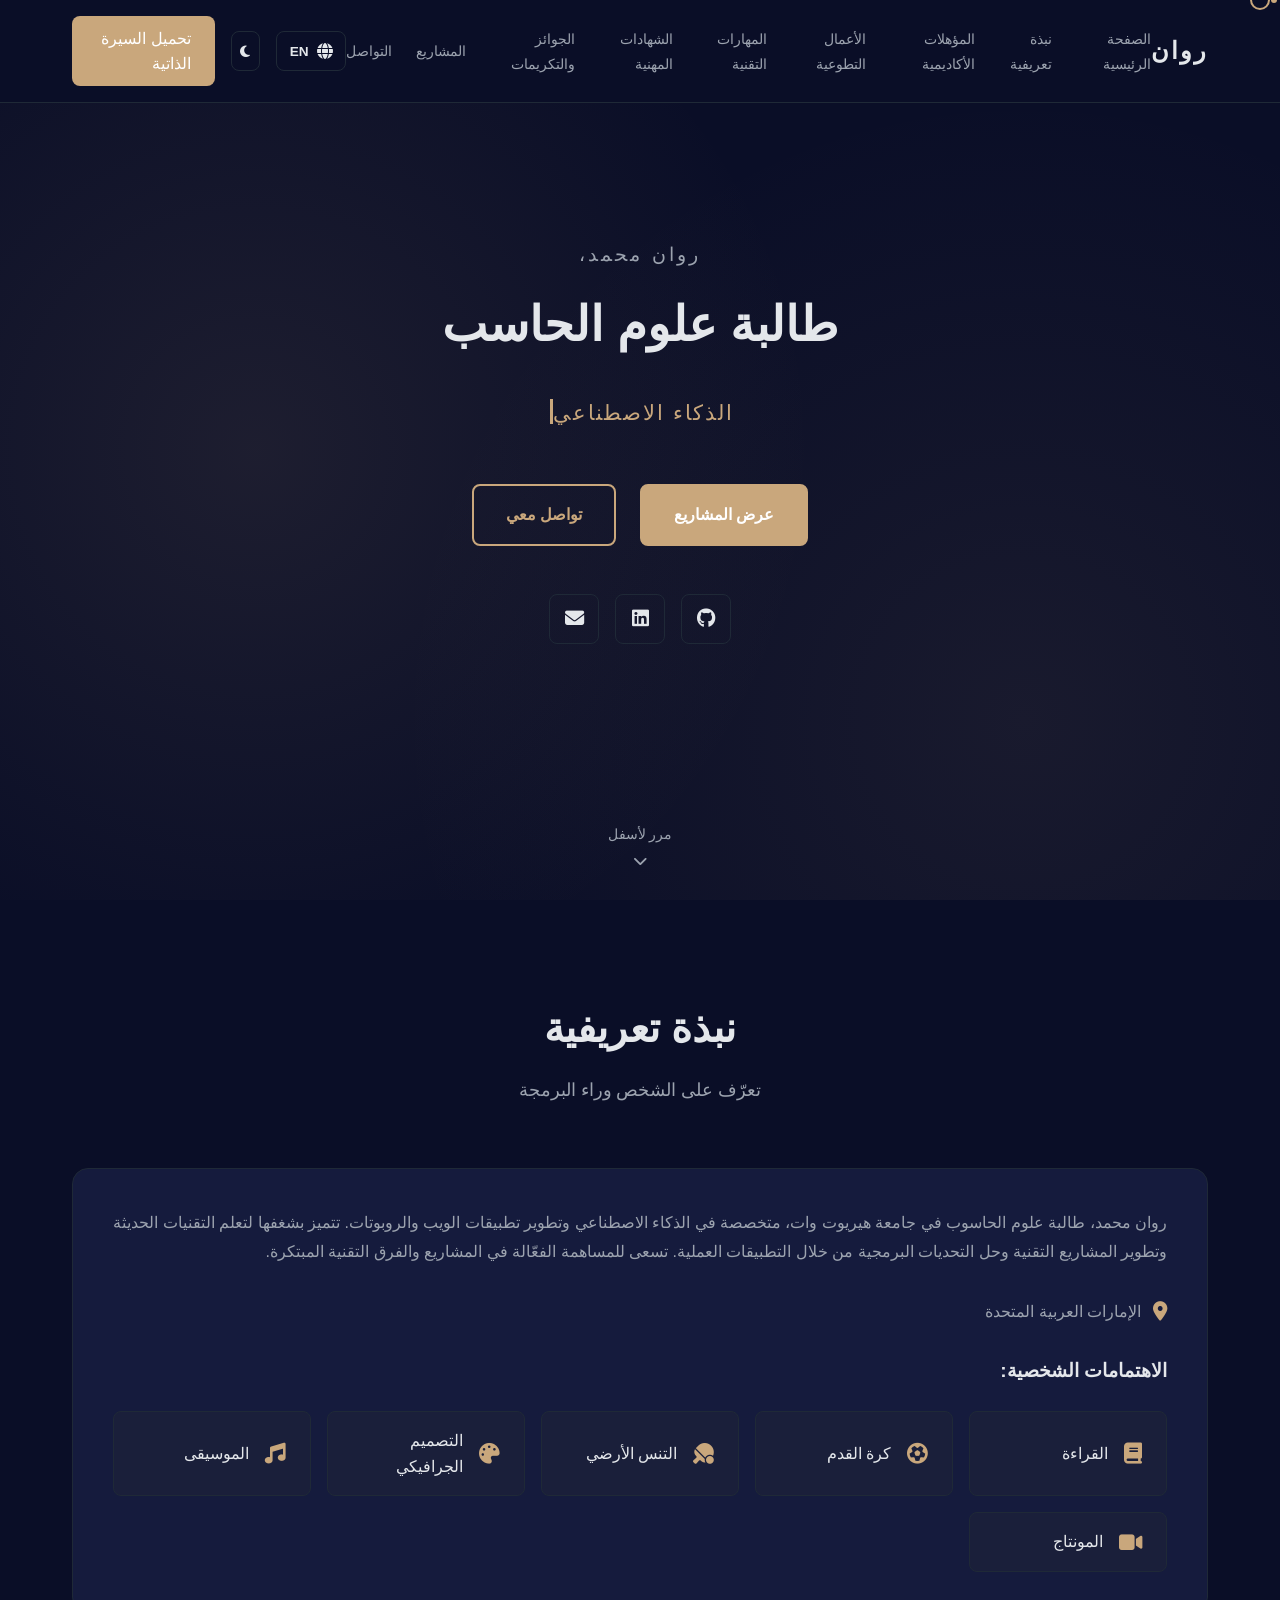
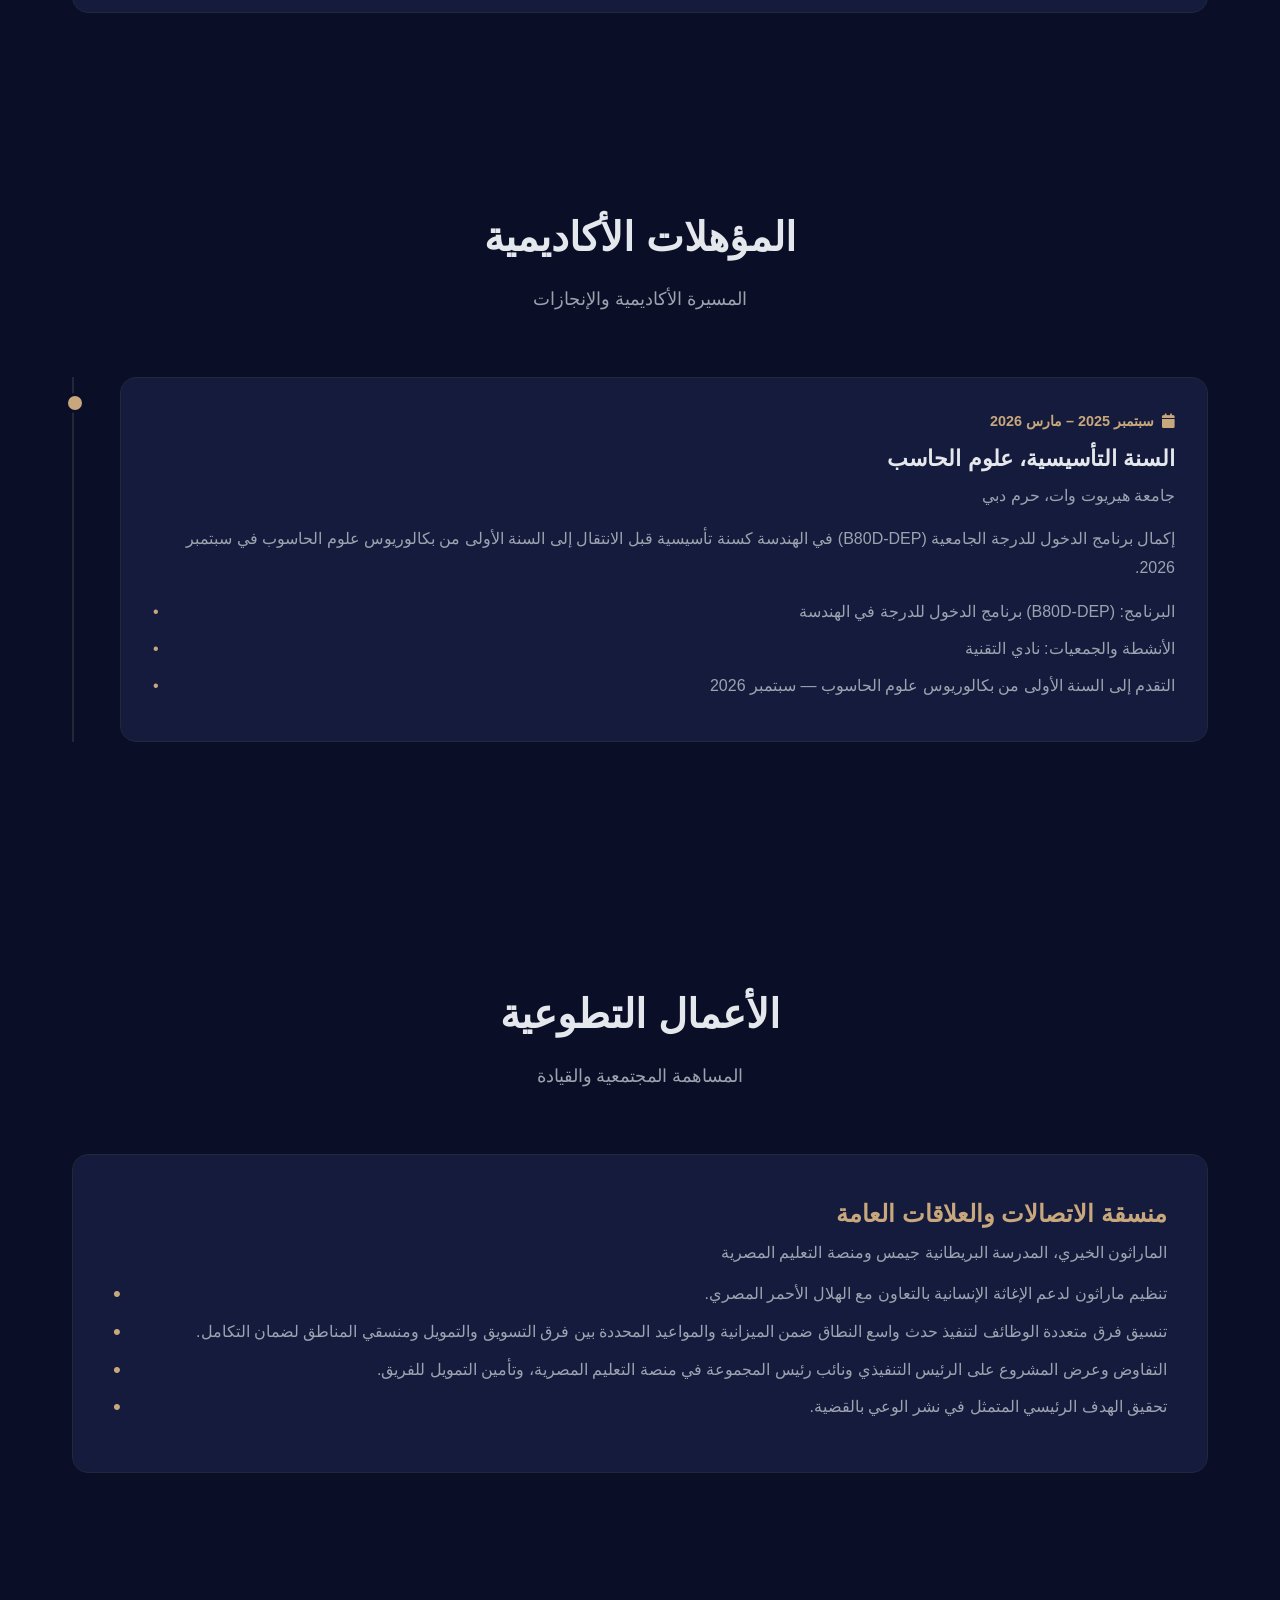
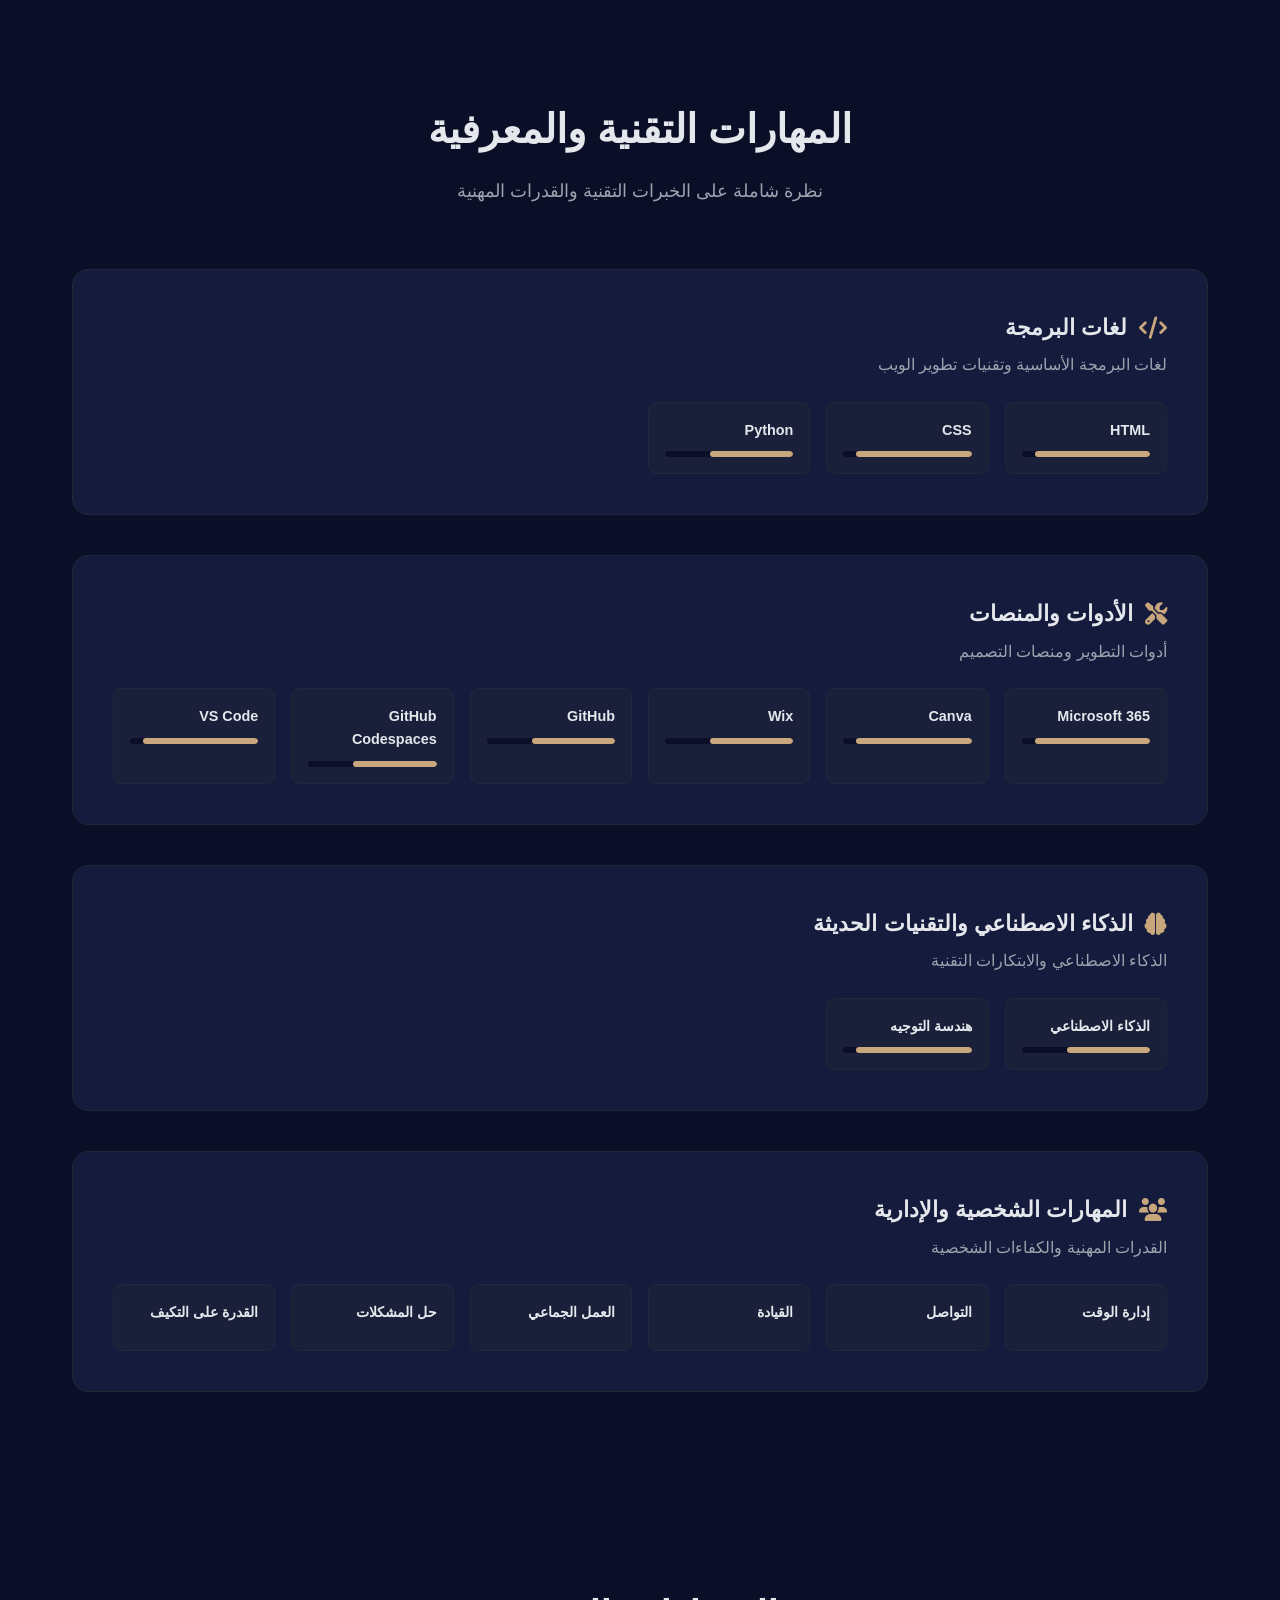
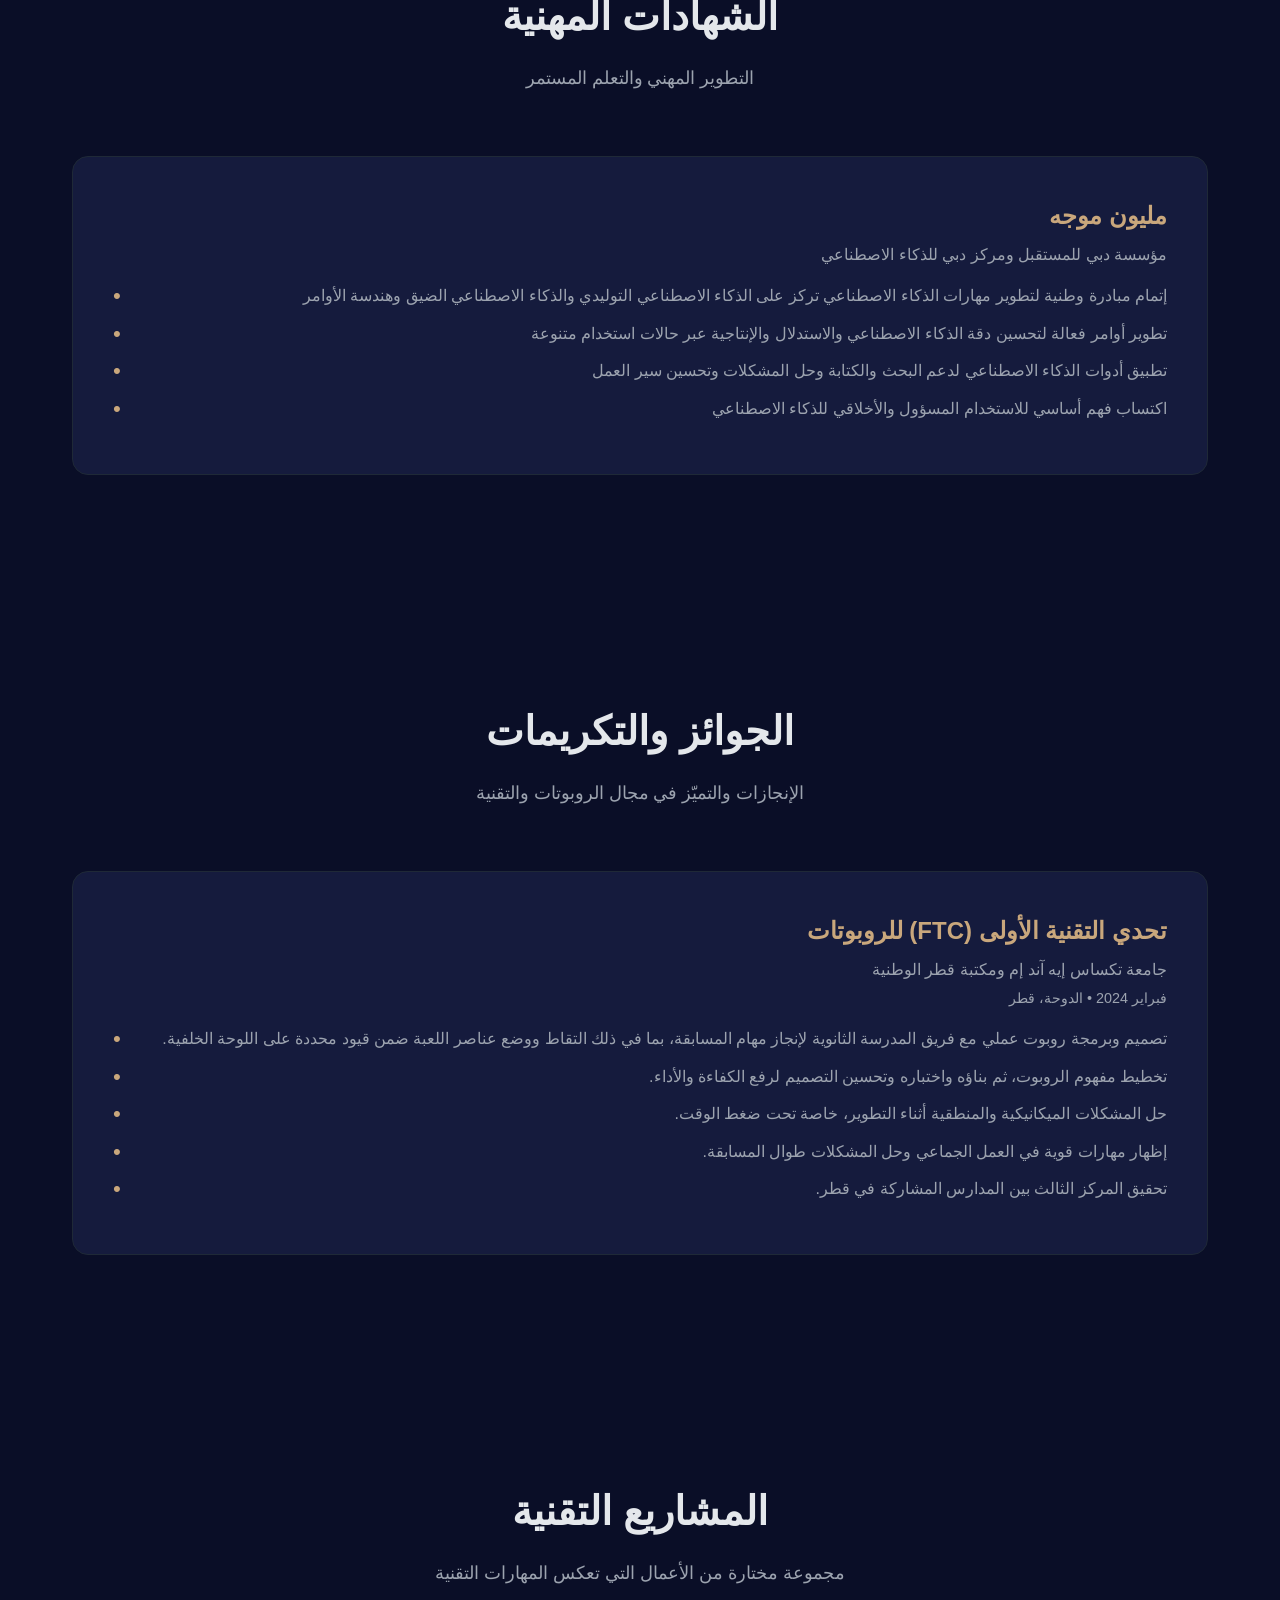
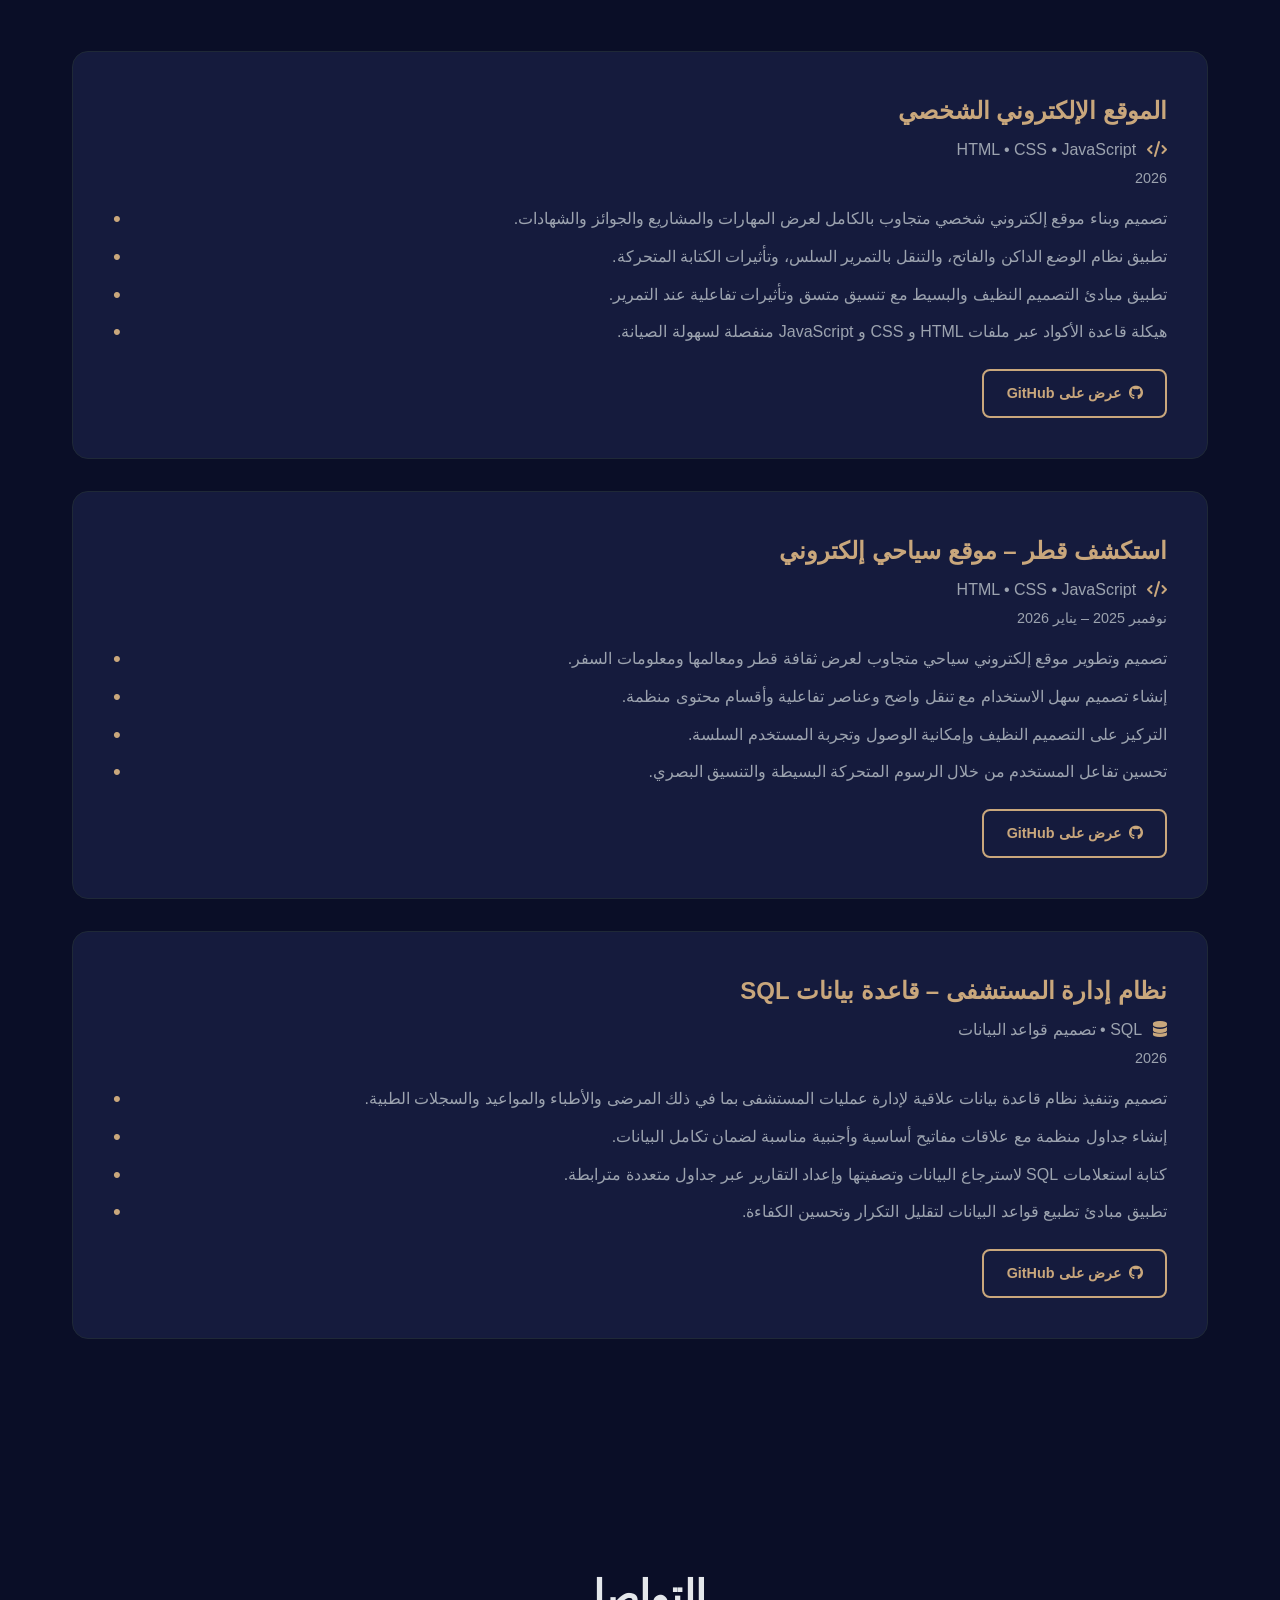
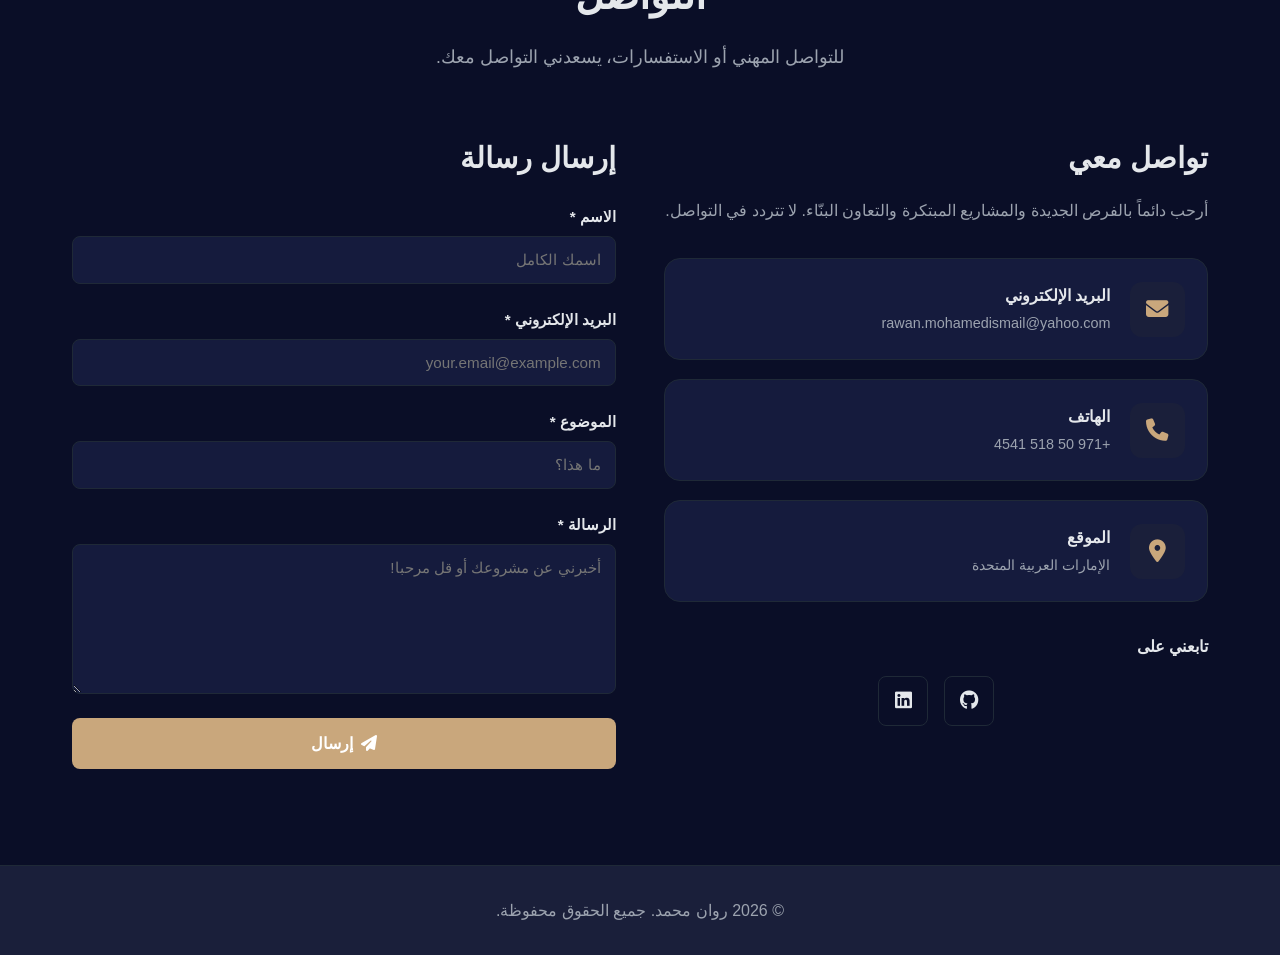
==== commit d5e2b08c: "Update index-ar.html" ====
--- a/index-ar.html
+++ b/index-ar.html
@@ -22,15 +22,15 @@
         <div class="nav-container">
             <div class="logo">روان</div>
             <ul class="nav-links">
-                <li><a href="#home">الرئيسية</a></li>
-                <li><a href="#about">عني</a></li>
-                <li><a href="#education">التعليم</a></li>
-                <li><a href="#volunteering">التطوع</a></li>
-                <li><a href="#skills">المهارات</a></li>
-                <li><a href="#certifications">الشهادات</a></li>
-                <li><a href="#awards">الجوائز</a></li>
+                <li><a href="#home">الصفحة الرئيسية</a></li>
+                <li><a href="#about">نبذة تعريفية</a></li>
+                <li><a href="#education">المؤهلات الأكاديمية</a></li>
+                <li><a href="#volunteering">الأعمال التطوعية</a></li>
+                <li><a href="#skills">المهارات التقنية</a></li>
+                <li><a href="#certifications">الشهادات المهنية</a></li>
+                <li><a href="#awards">الجوائز والتكريمات</a></li>
                 <li><a href="#projects">المشاريع</a></li>
-                <li><a href="#contact">تواصل</a></li>
+                <li><a href="#contact">التواصل</a></li>
             </ul>
             <div class="nav-buttons">
                 <button class="language-toggle" onclick="toggleLanguage()">
@@ -81,13 +81,13 @@
     <section id="about">
         <div class="container">
             <div class="section-header fade-in">
-                <h2>عني</h2>
-                <p>تعرف على الشخص وراء الكود</p>
+                <h2>نبذة تعريفية</h2>
+                <p>تعرّف على الشخص وراء البرمجة</p>
             </div>
             <div class="about-content fade-in">
                 <div class="about-card">
                     <p class="about-text">
-                        روان طالبة علوم حاسوب في جامعة هيريوت وات، مهتمة بالذكاء الاصطناعي وتطوير المواقع الإلكترونية والروبوتات. تستمتع بتعلم التقنيات الجديدة وبناء المشاريع وحل المشكلات من خلال التطبيقات العملية. روان طموحة وقابلة للتكيف وحريصة على المساهمة في المشاريع والفرق التقنية.
+                        روان محمد، طالبة علوم الحاسوب في جامعة هيريوت وات، متخصصة في الذكاء الاصطناعي وتطوير تطبيقات الويب والروبوتات. تتميز بشغفها لتعلم التقنيات الحديثة وتطوير المشاريع التقنية وحل التحديات البرمجية من خلال التطبيقات العملية. تسعى للمساهمة الفعّالة في المشاريع والفرق التقنية المبتكرة.
                     </p>
                     <div class="about-info">
                         <div class="info-item">
@@ -96,14 +96,14 @@
                         </div>
                     </div>
                     <div class="interests">
-                        <h3>عندما لا أقوم بالبرمجة:</h3>
+                        <h3>الاهتمامات الشخصية:</h3>
                         <div class="interest-grid">
                             <div class="interest-item"><i class="fas fa-book"></i><span>القراءة</span></div>
                             <div class="interest-item"><i class="fas fa-futbol"></i><span>كرة القدم</span></div>
-                            <div class="interest-item"><i class="fas fa-table-tennis"></i><span>بادل</span></div>
+                            <div class="interest-item"><i class="fas fa-table-tennis"></i><span>التنس الأرضي</span></div>
                             <div class="interest-item"><i class="fas fa-palette"></i><span>التصميم الجرافيكي</span></div>
                             <div class="interest-item"><i class="fas fa-music"></i><span>الموسيقى</span></div>
-                            <div class="interest-item"><i class="fas fa-video"></i><span>تحرير الفيديو</span></div>
+                            <div class="interest-item"><i class="fas fa-video"></i><span>المونتاج</span></div>
                         </div>
                     </div>
                 </div>
@@ -115,8 +115,8 @@
     <section id="education">
         <div class="container">
             <div class="section-header fade-in">
-                <h2>التعليم</h2>
-                <p>الرحلة الأكاديمية والإنجازات</p>
+                <h2>المؤهلات الأكاديمية</h2>
+                <p>المسيرة الأكاديمية والإنجازات</p>
             </div>
             <div class="timeline fade-in">
                 <div class="timeline-item">
@@ -145,13 +145,13 @@
     <section id="volunteering">
         <div class="container">
             <div class="section-header fade-in">
-                <h2>التجربة التطوعية</h2>
-                <p>إحداث فرق من خلال الخدمة والقيادة</p>
-            </div>
-            <div class="experience-card fade-in">
-                <div class="experience-header">
-                    <h3>منسق الاتصالات</h3>
-                    <p class="company">ماراثون خيري، المدرسة البريطانية جيمس ومنصة التعليم المصرية</p>
+                <h2>الأعمال التطوعية</h2>
+                <p>المساهمة المجتمعية والقيادة</p>
+            </div>
+            <div class="experience-card fade-in">
+                <div class="experience-header">
+                    <h3>منسقة الاتصالات والعلاقات العامة</h3>
+                    <p class="company">الماراثون الخيري، المدرسة البريطانية جيمس ومنصة التعليم المصرية</p>
                 </div>
                 <ul>
                     <li>تنظيم ماراثون لدعم الإغاثة الإنسانية بالتعاون مع الهلال الأحمر المصري.</li>
@@ -167,14 +167,14 @@
     <section id="skills">
         <div class="container">
             <div class="section-header fade-in">
-                <h2>المهارات والتقنيات</h2>
-                <p>نظرة شاملة على خبرتي التقنية</p>
+                <h2>المهارات التقنية والمعرفية</h2>
+                <p>نظرة شاملة على الخبرات التقنية والقدرات المهنية</p>
             </div>
             <div class="skills-categories fade-in">
 
                 <div class="skill-category">
                     <h3><i class="fas fa-code"></i> لغات البرمجة</h3>
-                    <p>لغات البرمجة الأساسية وتقنيات الويب</p>
+                    <p>لغات البرمجة الأساسية وتقنيات تطوير الويب</p>
                     <div class="skills-grid">
                         <div class="skill-item"><div class="skill-name">HTML</div><div class="skill-bar-container"><div class="skill-bar" data-level="90"></div></div></div>
                         <div class="skill-item"><div class="skill-name">CSS</div><div class="skill-bar-container"><div class="skill-bar" data-level="90"></div></div></div>
@@ -196,8 +196,8 @@
                 </div>
 
                 <div class="skill-category">
-                    <h3><i class="fas fa-brain"></i> الذكاء الاصطناعي والتقنيات الناشئة</h3>
-                    <p>الذكاء الاصطناعي والتقنيات الحديثة</p>
+                    <h3><i class="fas fa-brain"></i> الذكاء الاصطناعي والتقنيات الحديثة</h3>
+                    <p>الذكاء الاصطناعي والابتكارات التقنية</p>
                     <div class="skills-grid">
                         <div class="skill-item"><div class="skill-name">الذكاء الاصطناعي</div><div class="skill-bar-container"><div class="skill-bar" data-level="65"></div></div></div>
                         <div class="skill-item"><div class="skill-name">هندسة التوجيه</div><div class="skill-bar-container"><div class="skill-bar" data-level="90"></div></div></div>
@@ -205,8 +205,8 @@
                 </div>
 
                 <div class="skill-category">
-                    <h3><i class="fas fa-users"></i> المهارات الشخصية</h3>
-                    <p>الكفاءات المهنية والشخصية</p>
+                    <h3><i class="fas fa-users"></i> المهارات الشخصية والإدارية</h3>
+                    <p>القدرات المهنية والكفاءات الشخصية</p>
                     <div class="skills-grid">
                         <div class="skill-item"><div class="skill-name">إدارة الوقت</div></div>
                         <div class="skill-item"><div class="skill-name">التواصل</div></div>
@@ -225,7 +225,7 @@
     <section id="certifications">
         <div class="container">
             <div class="section-header fade-in">
-                <h2>الشهادات</h2>
+                <h2>الشهادات المهنية</h2>
                 <p>التطوير المهني والتعلم المستمر</p>
             </div>
             <div class="experience-card fade-in">
@@ -247,8 +247,8 @@
     <section id="awards">
         <div class="container">
             <div class="section-header fade-in">
-                <h2>الجوائز</h2>
-                <p>الاعتراف والإنجازات في مجال الروبوتات والتكنولوجيا</p>
+                <h2>الجوائز والتكريمات</h2>
+                <p>الإنجازات والتميّز في مجال الروبوتات والتقنية</p>
             </div>
             <div class="experience-card fade-in">
                 <div class="experience-header">
@@ -271,14 +271,14 @@
     <section id="projects">
         <div class="container">
             <div class="section-header fade-in">
-                <h2>المشاريع</h2>
-                <p>أعمال مميزة تعرض مهاراتي التقنية</p>
+                <h2>المشاريع التقنية</h2>
+                <p>مجموعة مختارة من الأعمال التي تعكس المهارات التقنية</p>
             </div>
 
             <!-- Personal Website -->
             <div class="experience-card fade-in">
                 <div class="experience-header">
-                    <h3>موقع المعرض الشخصي</h3>
+                    <h3>الموقع الإلكتروني الشخصي</h3>
                     <p class="company"><i class="fas fa-code" style="color:var(--accent); margin-left:0.4rem;"></i> HTML &bull; CSS &bull; JavaScript</p>
                     <p class="date">2026</p>
                 </div>
@@ -298,7 +298,7 @@
             <!-- Explore Qatar -->
             <div class="experience-card fade-in">
                 <div class="experience-header">
-                    <h3>استكشف قطر – موقع سياحي</h3>
+                    <h3>استكشف قطر – موقع سياحي إلكتروني</h3>
                     <p class="company"><i class="fas fa-code" style="color:var(--accent); margin-left:0.4rem;"></i> HTML &bull; CSS &bull; JavaScript</p>
                     <p class="date">نوفمبر 2025 – يناير 2026</p>
                 </div>
@@ -342,13 +342,13 @@
     <section id="contact">
         <div class="container">
             <div class="section-header fade-in">
-                <h2>تواصل معي</h2>
-                <p>هل لديك مشروع أو تريد التواصل؟ يسعدني سماع رأيك.</p>
+                <h2>التواصل</h2>
+                <p>للتواصل المهني أو الاستفسارات، يسعدني التواصل معك.</p>
             </div>
             <div class="contact-container fade-in">
                 <div class="contact-info-section">
-                    <h3>لنتواصل</h3>
-                    <p>أنا دائماً مهتمة بالفرص الجديدة والمشاريع المثيرة والتعاون الإبداعي. لا تتردد في التواصل!</p>
+                    <h3>تواصل معي</h3>
+                    <p>أرحب دائماً بالفرص الجديدة والمشاريع المبتكرة والتعاون البنّاء. لا تتردد في التواصل.</p>
                     <div class="contact-cards">
                         <div class="contact-card">
                             <div class="contact-icon"><i class="fas fa-envelope"></i></div>
@@ -373,7 +373,7 @@
                         </div>
                     </div>
                     <div class="contact-social">
-                        <h4>تابعني</h4>
+                        <h4>تابعني على</h4>
                         <div class="social-links">
                             <a href="https://github.com/rawanmismail" target="_blank" aria-label="GitHub"><i class="fab fa-github"></i></a>
                             <a href="https://www.linkedin.com/in/rawan28-" target="_blank" aria-label="LinkedIn"><i class="fab fa-linkedin"></i></a>
@@ -382,7 +382,7 @@
                 </div>
 
                 <div class="contact-form-section">
-                    <h3>أرسل رسالة</h3>
+                    <h3>إرسال رسالة</h3>
                     <form class="contact-form" id="contactForm">
                         <div class="form-group">
                             <label>الاسم *</label>
@@ -401,7 +401,7 @@
                             <textarea id="contact-message" placeholder="أخبرني عن مشروعك أو قل مرحبا!" required></textarea>
                         </div>
                         <button type="submit" class="submit-btn">
-                            <i class="fas fa-paper-plane"></i> إرسال الرسالة
+                            <i class="fas fa-paper-plane"></i> إرسال
                         </button>
                     </form>
                 </div>
